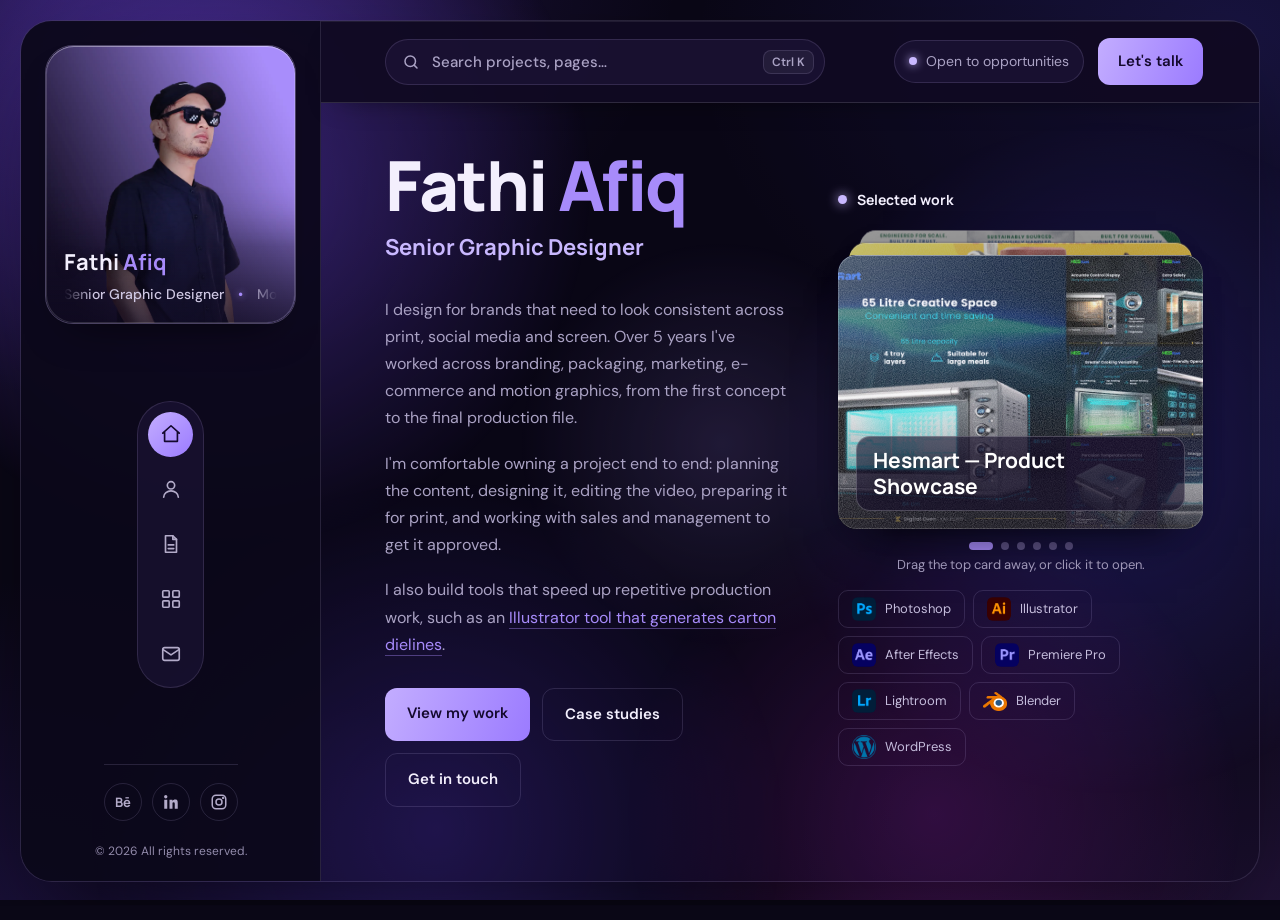
==== index.html @ 1d7dcecd "Add portfolio website and project assets" ====
<!DOCTYPE html>
<html lang="en">
<head>
  <meta charset="UTF-8">
  <meta name="viewport" content="width=device-width, initial-scale=1.0">
  <meta name="description" content="Fathi Afiq — Senior Graphic Designer across branding, packaging, marketing, motion graphics and video.">
  <meta name="theme-color" content="#0a0716">
  <title>Fathi Afiq | Senior Graphic Designer</title>

  <link rel="preconnect" href="https://fonts.googleapis.com">
  <link rel="preconnect" href="https://fonts.gstatic.com" crossorigin>
  <link href="https://fonts.googleapis.com/css2?family=DM+Sans:wght@400;500;600&family=Manrope:wght@600;700;800&display=swap" rel="stylesheet">
  <link rel="stylesheet" href="assets/css/style.css">
</head>
<body>
  <div class="app">

    <!-- SIDEBAR: copy this whole block to every page; only move aria-current -->
    <aside class="sidebar">
      <div class="profile">
        <div class="avatar">
          <span>FA</span>
          <img alt="Fathi Afiq">
        </div>
        <div class="who">
          <h2>Fathi <span class="af">Afiq</span></h2>
          <div class="ticker" aria-label="Senior Graphic Designer, Motion Graphics, Video Editor, Packaging Designer, Marketing and E-commerce Designer">
            <div class="ticker-track" aria-hidden="true">
              <span>Senior Graphic Designer</span>
              <span>Motion Graphics</span>
              <span>Video Editor</span>
              <span>Packaging Designer</span>
              <span>Marketing &amp; E-commerce Designer</span>
            </div>
          </div>
        </div>
      </div>

      <nav class="nav" aria-label="Main">
        <a href="index.html" data-label="Home" aria-label="Home" aria-current="page">
          <svg viewBox="0 0 24 24"><path d="M3 11l9-8 9 8M5 10v10h14V10"/></svg>
        </a>
        <a href="about.html" data-label="About" aria-label="About">
          <svg viewBox="0 0 24 24"><circle cx="12" cy="8" r="4"/><path d="M4 21c0-4 4-7 8-7s8 3 8 7"/></svg>
        </a>
        <a href="resume.html" data-label="Resume" aria-label="Resume">
          <svg viewBox="0 0 24 24"><path d="M6 3h8l4 4v14H6z"/><path d="M14 3v4h4M9 13h6M9 17h6"/></svg>
        </a>
        <a href="portfolio.html" data-label="Portfolio" aria-label="Portfolio">
          <svg viewBox="0 0 24 24"><rect x="3" y="3" width="7" height="7" rx="1"/><rect x="14" y="3" width="7" height="7" rx="1"/><rect x="3" y="14" width="7" height="7" rx="1"/><rect x="14" y="14" width="7" height="7" rx="1"/></svg>
        </a>
        <a href="contact.html" data-label="Contact" aria-label="Contact">
          <svg viewBox="0 0 24 24"><rect x="3" y="5" width="18" height="14" rx="2"/><path d="M3 7l9 6 9-6"/></svg>
        </a>
      </nav>

      <div class="socials">
        <a href="https://www.behance.net/fathiafiq" target="_blank" rel="noopener" aria-label="Behance">Bē</a>
        <a href="https://www.linkedin.com/in/fathi-afiq-fv97/" target="_blank" rel="noopener" aria-label="LinkedIn"><svg class="sc" viewBox="0 0 24 24" fill="currentColor" aria-hidden="true"><rect x="3" y="9" width="4" height="12"/><circle cx="5" cy="5" r="2.2"/><path d="M10 9h3.8v1.7c.8-1.2 2.2-1.9 3.8-1.9C21 8.8 21 11.5 21 14v7h-4v-6c0-1.5 0-2.7-1.6-2.7S14 13.5 14 15v6h-4z"/></svg></a>
        <a href="https://www.instagram.com/fathii_afiiq/" target="_blank" rel="noopener" aria-label="Instagram"><svg class="sc" viewBox="0 0 24 24" fill="none" stroke="currentColor" stroke-width="2" stroke-linecap="round" stroke-linejoin="round" aria-hidden="true"><rect x="3" y="3" width="18" height="18" rx="5"/><circle cx="12" cy="12" r="4"/><circle cx="17.5" cy="6.5" r=".6" fill="currentColor"/></svg></a>
      </div>
    </aside>

    <!-- PAGE: content + preview -->
    <main class="main">

      <section class="content">
        <h1>Fathi <span class="af">Afiq</span></h1>
        <p class="role">Senior Graphic Designer</p>

        <p>I design for brands that need to look consistent across print, social media and screen. Over 5 years I've worked across branding, packaging, marketing, e-commerce and motion graphics, from the first concept to the final production file.</p>
        <p>I'm comfortable owning a project end to end: planning the content, designing it, editing the video, preparing it for print, and working with sales and management to get it approved.</p>
        <p>I also build tools that speed up repetitive production work, such as an <a class="inline-link" href="case-carton-dieline.html">Illustrator tool that generates carton dielines</a>.</p>

        <div class="actions">
          <a class="btn btn-primary" href="portfolio.html">View my work</a>
          <a class="btn" href="portfolio.html#case-studies">Case studies</a>
          <a class="btn" href="contact.html">Get in touch</a>
        </div>
      </section>

      <aside class="preview preview-bare" aria-label="Selected work">
        <div class="pv-head"><i></i> Selected work</div>

        <div class="slides">
          <!-- This slider fills itself with your first six projects from portfolio.html,
               or with the ones you mark with data-featured. The gradient slides below only show
               if portfolio.html can't be read (for example when the file is opened directly). -->
          <figure class="slide" style="--a:#4b2f9a;--b:#1b1238"><figcaption>Commercial design</figcaption></figure>
          <figure class="slide" style="--a:#5b3aa8;--b:#201443"><figcaption>Branding &amp; packaging</figcaption></figure>
          <figure class="slide" style="--a:#3f2d86;--b:#170f33"><figcaption>Marketing &amp; social media</figcaption></figure>
          <figure class="slide" style="--a:#6a3fb5;--b:#251547"><figcaption>Motion &amp; video</figcaption></figure>
          <figure class="slide" style="--a:#35286f;--b:#150e30"><figcaption>Exhibition &amp; print</figcaption></figure>
          <figure class="slide" style="--a:#7b46c0;--b:#2a164f"><figcaption>Personal artwork</figcaption></figure>
        </div>
        <div class="dots"></div>
        <p class="pv-hint">Drag the top card away, or click it to open.</p>

        <div class="chips">
          <span class="tool"><img class="sw" src="assets/icons/adobe-ps.webp" alt="" width="24" height="24">Photoshop</span><span class="tool"><img class="sw" src="assets/icons/adobe-ai.webp" alt="" width="24" height="24">Illustrator</span><span class="tool"><img class="sw" src="assets/icons/adobe-ae.webp" alt="" width="24" height="24">After Effects</span>
          <span class="tool"><img class="sw" src="assets/icons/adobe-pr.webp" alt="" width="24" height="24">Premiere Pro</span><span class="tool"><img class="sw" src="assets/icons/adobe-lr.webp" alt="" width="24" height="24">Lightroom</span><span class="tool"><img class="sw" src="assets/icons/blender.webp" alt="" width="24" height="24">Blender</span><span class="tool"><img class="sw" src="assets/icons/wordpress.webp" alt="" width="24" height="24">WordPress</span>
        </div>
      </aside>


    </main>
  </div>

  <script src="assets/js/main.js"></script>
</body>
</html>
---- assets/css/style.css ----
/* FATHI AFIQ — PORTFOLIO (glass, three-column) */

:root {
  --bg: #0a0716;
  --glass: rgba(38, 27, 70, 0.42);
  --border: rgba(214, 200, 255, 0.14);
  --text: #f3effd;
  --muted: #aaa2c4;
  --accent: #a78bfa;      /* main violet */
  --accent-2: #c9b8ff;    /* soft lavender highlight */
  --fh: 'Manrope', sans-serif;
  --fb: 'DM Sans', sans-serif;
}

* { margin: 0; padding: 0; box-sizing: border-box; }

body {
  font: 16px/1.7 var(--fb);
  color: var(--text);
  min-height: 100vh;
  background:
    radial-gradient(900px 640px at 4% -6%, rgba(124, 77, 255, 0.28), transparent 70%),
    radial-gradient(760px 560px at 96% 4%, rgba(79, 70, 229, 0.2), transparent 70%),
    radial-gradient(800px 620px at 100% 108%, rgba(168, 85, 247, 0.16), transparent 70%),
    radial-gradient(700px 560px at 0% 108%, rgba(76, 45, 170, 0.26), transparent 70%),
    var(--bg);
  background-attachment: fixed;
}

a { color: inherit; text-decoration: none; }

a:focus-visible, button:focus-visible {
  outline: 2px solid var(--accent);
  outline-offset: 3px;
}

/* SHELL */

.app {
  display: grid;
  grid-template-columns: 300px minmax(0, 1fr);
  min-height: 100vh;
}

/* SIDEBAR */

.sidebar {
  position: sticky;
  top: 20px;
  height: calc(100vh - 40px);
  padding: clamp(18px, 3vh, 24px) 24px clamp(14px, 2.4vh, 20px);
  display: flex;
  flex-direction: column;
  align-items: center;
  gap: clamp(12px, 2.6vh, 24px);
  background: rgba(12, 8, 26, 0.55);
  border-right: 1px solid var(--border);
  backdrop-filter: blur(24px);
  -webkit-backdrop-filter: blur(24px);
}

.profile { width: 100%; text-align: center; }

.avatar {
  position: relative;
  width: clamp(92px, 18vh, 148px);
  height: clamp(92px, 18vh, 148px);
  margin: 0 auto clamp(8px, 2vh, 18px);
  border-radius: 50%;
  display: grid;
  place-items: center;
  overflow: hidden;
  background: linear-gradient(145deg, #3b2a6e, #1a1138);
  border: 3px solid var(--accent);
  box-shadow: 0 0 40px rgba(124, 92, 240, 0.2);
  font: 800 38px var(--fh);
  color: #d9ccff;
}

.avatar img {
  position: absolute;
  inset: 0;
  width: 100%;
  height: 100%;
  object-fit: cover;
}

.who h2 { font: 700 22px var(--fh); margin-bottom: 4px; }

/* Role ticker: fades at both edges so text never cuts off mid-word */
.ticker {
  overflow: hidden;
  -webkit-mask-image: linear-gradient(90deg, transparent, #000 14%, #000 86%, transparent);
  mask-image: linear-gradient(90deg, transparent, #000 14%, #000 86%, transparent);
}

.ticker-track {
  display: flex;
  width: max-content;
  animation: tick 22s linear infinite;
}

.ticker:hover .ticker-track { animation-play-state: paused; }

.ticker-track span {
  white-space: nowrap;
  font-size: 14px;
  font-weight: 500;
  color: #cfc8e3;
}

.ticker-track span::after {
  content: "•";
  margin: 0 14px;
  color: var(--accent);
  text-shadow: 0 0 6px rgba(167, 139, 250, 0.9);
}

@keyframes tick { to { transform: translateX(-50%); } }

/* Icon nav */

.nav {
  display: flex;
  flex-direction: column;
  gap: clamp(6px, 1.3vh, 10px);
  padding: 10px;
  border: 1px solid var(--border);
  border-radius: 40px;
  background: var(--glass);
}

.nav a {
  position: relative;
  width: clamp(32px, 5vh, 48px);
  height: clamp(32px, 5vh, 48px);
  display: grid;
  place-items: center;
  border-radius: 50%;
  color: #b3abc9;
  transition: background 0.2s, color 0.2s;
}

.nav a:hover { color: #fff; background: rgba(150, 120, 245, 0.16); }

.nav a[aria-current="page"] {
  color: #14092e;
  background: linear-gradient(135deg, #c3adff, #9b7bff);
}

.nav svg {
  width: 22px;
  height: 22px;
  fill: none;
  stroke: currentColor;
  stroke-width: 1.8;
  stroke-linecap: round;
  stroke-linejoin: round;
}

.nav a::after {
  content: attr(data-label);
  position: absolute;
  left: calc(100% + 14px);
  padding: 5px 11px;
  border-radius: 8px;
  background: #1d1438;
  border: 1px solid var(--border);
  color: var(--text);
  font-size: 13px;
  opacity: 0;
  pointer-events: none;
  transition: opacity 0.2s;
}

.nav a:hover::after, .nav a:focus-visible::after { opacity: 1; }

.socials {
  margin-top: auto;
  display: flex;
  gap: 10px;
  padding-top: 18px;
  border-top: 1px solid var(--border);
}

.socials a {
  width: 38px;
  height: 38px;
  display: grid;
  place-items: center;
  border: 1px solid var(--border);
  border-radius: 50%;
  font: 700 13px var(--fh);
  color: #b3abc9;
  transition: color 0.2s, border-color 0.2s;
}

.socials a:hover { color: var(--accent); border-color: var(--accent); }

/* MAIN: content + preview */

.main {
  display: grid;
  grid-template-columns: minmax(0, 1fr) minmax(0, 0.9fr);
  gap: 48px;
  align-items: center;
  padding: 56px 56px 56px 64px;
  max-width: 1400px;
}

.content h1 {
  font: 800 clamp(44px, 5.4vw, 72px)/1.05 var(--fh);
  letter-spacing: -2px;
}

.role {
  font: 700 clamp(18px, 1.8vw, 22px) var(--fh);
  color: var(--accent-2);
  margin: 10px 0 34px;
}

.content p:not(.role) {
  color: var(--muted);
  max-width: 56ch;
  margin-bottom: 18px;
}

.actions { display: flex; flex-wrap: wrap; gap: 12px; margin-top: 30px; }

.btn {
  padding: 13px 22px;
  border-radius: 12px;
  border: 1px solid var(--border);
  font-weight: 600;
  font-size: 15px;
  transition: transform 0.2s, border-color 0.2s;
}

.btn:hover { transform: translateY(-2px); border-color: var(--accent); }

.btn-primary {
  color: #14092e;
  border: 0;
  background: linear-gradient(110deg, #c3adff, #9b7bff);
}

/* Preview panel */

.preview {
  padding: 18px;
  border: 1px solid var(--border);
  border-radius: 22px;
  background: var(--glass);
  box-shadow: 0 16px 50px rgba(0, 0, 0, 0.25);
}

.pv-head {
  display: flex;
  align-items: center;
  gap: 10px;
  font: 700 14px var(--fh);
  margin-bottom: 14px;
}

.pv-head i {
  width: 9px;
  height: 9px;
  border-radius: 50%;
  background: var(--accent-2);
  box-shadow: 0 0 12px var(--accent-2);
}


.dots { display: flex; justify-content: center; gap: 8px; margin: 14px 0 4px; }

.dots button {
  width: 8px;
  height: 8px;
  border: 0;
  border-radius: 50%;
  background: #5d5286;
  cursor: pointer;
  transition: width 0.25s, background 0.25s;
}

.dots button.on { width: 24px; border-radius: 8px; background: var(--accent); }

.chips { display: flex; flex-wrap: wrap; gap: 8px; margin-top: 14px; }

.chips span {
  padding: 6px 13px;
  border: 1px solid var(--border);
  border-radius: 10px;
  font-size: 13px;
  color: #c5bddc;
}

/* RESPONSIVE */

@media (max-width: 1100px) {
  .main { grid-template-columns: 1fr; padding: 48px 36px; }
}

@media (max-width: 820px) {
  .app { display: block; }

  .sidebar {
    position: static;
    height: auto;
    padding: 18px 20px;
    border-right: 0;
    border-bottom: 1px solid var(--border);
  }

  .profile { display: flex; align-items: center; gap: 16px; text-align: left; }
  .avatar { width: 72px; height: 72px; margin: 0; font-size: 22px; border-width: 2px; flex-shrink: 0; }
  .who { min-width: 0; flex: 1; }
  .who h2 { font-size: 18px; }
  .socials { display: none; }

  .nav {
    position: fixed;
    bottom: 14px;
    left: 50%;
    transform: translateX(-50%);
    flex-direction: row;
    gap: 4px;
    padding: 6px;
    z-index: 50;
    background: rgba(22, 15, 42, 0.88);
    backdrop-filter: blur(20px);
    -webkit-backdrop-filter: blur(20px);
  }

  .nav a { width: 46px; height: 46px; }
  .nav a::after { display: none; }

  .main { padding: 32px 20px 110px; gap: 36px; }
  .content h1 { letter-spacing: -1px; }
}

@media (prefers-reduced-motion: reduce) {
  .ticker-track { animation: none; }
  * { transition-duration: 0.01ms !important; }
}

/* PORTFOLIO PAGE */

.main-wide { grid-template-columns: 1fr; align-items: start; max-width: 1200px; }
.main-wide .content h1 { font-size: clamp(34px, 4vw, 48px); letter-spacing: -1px; margin-bottom: 10px; }

.filters { display: flex; flex-wrap: wrap; gap: 8px; margin: 28px 0 14px; }

.filters button {
  padding: 8px 16px;
  border: 1px solid var(--border);
  border-radius: 999px;
  background: transparent;
  color: #c5bddc;
  font: 500 14px var(--fb);
  cursor: pointer;
  transition: border-color 0.2s, color 0.2s;
}

.filters button:hover { border-color: var(--accent); color: #fff; }

.filters button[aria-pressed="true"] {
  color: #14092e;
  border-color: transparent;
  background: linear-gradient(110deg, #c3adff, #9b7bff);
}

.content p.count { font-size: 14px; margin-bottom: 20px; }

.grid { display: grid; grid-template-columns: repeat(auto-fill, minmax(260px, 1fr)); gap: 18px; }

.work {
  padding: 0;
  text-align: left;
  color: inherit;
  font: inherit;
  cursor: pointer;
  overflow: hidden;
  border: 1px solid var(--border);
  border-radius: 16px;
  background: var(--glass);
  transition: border-color 0.2s;
}

.work[hidden] { display: none; }

.thumb {
  display: block;
  position: relative;
  aspect-ratio: 4 / 3;
  background: linear-gradient(135deg, var(--a), var(--b));
}

.thumb img { position: absolute; inset: 0; width: 100%; height: 100%; object-fit: cover; }

.work-info { display: block; padding: 14px 16px 16px; }
.work-info strong { display: block; font: 700 15px var(--fh); }
.work-info small { color: var(--muted); font-size: 13px; }

/* Viewer */

dialog {
  margin: auto;
  width: min(920px, 92vw);
  max-height: 90vh;
  padding: 0;
  overflow: auto;
  color: var(--text);
  background: #130d26;
  border: 1px solid var(--border);
  border-radius: 20px;
}

dialog::backdrop { background: rgba(6, 3, 14, 0.82); backdrop-filter: blur(6px); }

.v-close {
  position: absolute;
  top: 12px;
  right: 14px;
  z-index: 2;
  width: 38px;
  height: 38px;
  border: 1px solid var(--border);
  border-radius: 50%;
  background: rgba(10, 7, 22, 0.7);
  color: var(--text);
  font-size: 22px;
  line-height: 1;
  cursor: pointer;
}

.v-desc { color: var(--muted); max-width: 64ch; }

/* RESUME PAGE */

.main-top { align-items: start; }
.main-top .content h1 { font-size: clamp(34px, 4vw, 48px); letter-spacing: -1px; margin-bottom: 10px; }

.rs-title { font: 700 22px var(--fh); margin: 40px 0 22px; }

.job {
  position: relative;
  padding: 0 0 30px 26px;
  border-left: 1px solid var(--border);
}

.job:last-of-type { padding-bottom: 0; }

.job::before {
  content: "";
  position: absolute;
  left: -6px;
  top: 6px;
  width: 11px;
  height: 11px;
  border-radius: 50%;
  background: var(--bg);
  border: 2px solid var(--accent);
}

.job h3 { font: 700 18px var(--fh); }
.job .meta { color: var(--accent-2); font-size: 14px; margin: 2px 0 12px; }

.content .job ul { margin: 0; padding-left: 18px; color: var(--muted); }
.content .job li { margin-bottom: 7px; max-width: 62ch; }

.rs-panel .pv-head { margin-top: 26px; }
.rs-panel .pv-head:first-child { margin-top: 0; }
.rs-panel .chips { margin-top: 0; }

.plain { list-style: none; display: grid; gap: 12px; }
.plain strong { display: block; font: 700 15px var(--fh); }
.plain span { color: var(--muted); font-size: 14px; }

/* ABOUT + CONTACT */

button.btn { background: transparent; color: var(--text); font-family: var(--fb); cursor: pointer; }

.content p.email { font: 700 clamp(20px, 2.4vw, 28px) var(--fh); color: var(--text); margin: 26px 0 0; }
.content p.copy-note { font-size: 14px; color: var(--accent-2); min-height: 1.7em; margin: 14px 0 0; }

.plain a { color: #d2c4ff; font-size: 14px; }
.plain a:hover { text-decoration: underline; }

/* LANGUAGE LEVEL (5 segments: 5 = native, 4 = professional) */

.lvl {
  height: 5px;
  margin-top: 8px;
  border-radius: 3px;
  background: linear-gradient(90deg, var(--accent), var(--accent-2)) 0 0 / calc(var(--n) * 20%) 100% no-repeat, #2f2650;
  -webkit-mask-image: repeating-linear-gradient(90deg, #000 0, #000 calc(20% - 4px), transparent calc(20% - 4px), transparent 20%);
  mask-image: repeating-linear-gradient(90deg, #000 0, #000 calc(20% - 4px), transparent calc(20% - 4px), transparent 20%);
}

/* ROUND 2: avatar glow, social icons, bare preview, software logos */

.avatar img:not([src]) { display: none; }

.socials a svg { width: 18px; height: 18px; }

/* Home: slider stands alone, no card around it */
.preview-bare { padding: 0; border: 0; background: none; box-shadow: none; }


/* Software logos (real files in assets/icons) + hover */
.chips span { display: inline-flex; align-items: center; gap: 9px; }

.sw { width: 24px; height: 24px; flex-shrink: 0; object-fit: contain; border-radius: 6px; }

.tool {
  transition: border-color 0.3s, color 0.3s, box-shadow 0.3s, transform 0.3s;
}

.tool:hover {
  color: var(--accent);
  border-color: var(--accent);
  transform: translateY(-2px);
  box-shadow: 0 14px 26px -10px rgba(0, 0, 0, 0.85), 0 8px 24px -8px rgba(124, 92, 240, 0.45);
}


@media (prefers-reduced-motion: reduce) {
  .avatar { animation: none; }
  .tool:hover { transform: none; }
}

/* ABOUT PAGE (infographic) */

.main-about { grid-template-columns: minmax(0, 1fr) 350px; align-items: start; max-width: 1300px; gap: 36px; }

.about-title { position: relative; padding-bottom: 16px; margin-bottom: 26px !important; }
.about-title::after {
  content: "";
  position: absolute;
  left: 0;
  bottom: 0;
  width: 46px;
  height: 4px;
  border-radius: 3px;
  background: linear-gradient(90deg, var(--accent), var(--accent-2));
}

.box {
  padding: 22px 24px;
  border: 1px solid var(--border);
  border-radius: 18px;
  background: var(--glass);
  transition: border-color 0.3s, box-shadow 0.3s, transform 0.3s;
}

.box.hov:hover {
  border-color: var(--accent);
  transform: translateY(-3px);
  box-shadow: 0 18px 34px -14px rgba(0, 0, 0, 0.85), 0 10px 30px -10px rgba(124, 92, 240, 0.35);
}

.content .box p { max-width: none; margin: 0; font-size: 15px; line-height: 1.75; }
.content .intro { padding: 28px 30px; }
.content .intro p { font-size: 16px; color: #c1b9d8; }
.content .intro p + p { margin-top: 16px; }

.trio { display: grid; grid-template-columns: repeat(3, minmax(0, 1fr)); gap: 16px; margin-top: 18px; }
.trio h2 { font: 700 17px var(--fh); margin: 14px 0 10px; }

.ico {
  width: 42px;
  height: 42px;
  display: inline-grid;
  place-items: center;
  flex-shrink: 0;
  border-radius: 12px;
  color: var(--accent);
  background: rgba(150, 120, 240, 0.12);
}

.ico svg {
  width: 22px;
  height: 22px;
  fill: none;
  stroke: currentColor;
  stroke-width: 1.8;
  stroke-linecap: round;
  stroke-linejoin: round;
}

.loc { display: flex; align-items: center; gap: 16px; padding: 16px 20px; }
.loc small { display: block; font-size: 13px; color: var(--muted); line-height: 1.3; }
.loc strong { font: 700 18px var(--fh); }

.stats { display: grid; grid-template-columns: 1fr 1fr; gap: 12px; margin-top: 12px; }
.stats .box { padding: 18px 12px; text-align: center; }
.stats b { display: block; font: 800 32px/1.1 var(--fh); color: var(--accent); }
.stats span { display: block; margin-top: 6px; font-size: 13px; color: var(--muted); line-height: 1.4; }

.side-title { font: 700 15px var(--fh); color: var(--accent); margin: 30px 0 16px; }

.tl { margin-left: 10px; }
.tl-group {
  position: relative;
  padding: 0 0 18px 22px;
  --f: 1;
  background:
    linear-gradient(var(--accent), var(--accent-2)) 0 18px / 1px calc((100% - 18px) * var(--f)) no-repeat,
    linear-gradient(rgba(214, 200, 255, 0.2), rgba(214, 200, 255, 0.2)) 0 18px / 1px calc(100% - 18px) no-repeat;
}
.tl-group:last-child { padding-bottom: 0; }

/* Bullet = outer ring (hides the line behind it, so the line seems to flow into it) + inner dot */
.tl-group::before {
  content: "";
  position: absolute;
  z-index: 1;
  left: -8.5px;
  top: 0;
  width: 18px;
  height: 18px;
  box-sizing: border-box;
  border: 1.5px solid rgba(167, 139, 250, 0.55);
  border-radius: 50%;
  background: transparent;
  transition: opacity 0.5s ease, transform 0.5s ease;
}

.tl-group::after {
  content: "";
  position: absolute;
  z-index: 2;
  left: -3.5px;
  top: 5px;
  width: 8px;
  height: 8px;
  border-radius: 50%;
  background: var(--accent);
  box-shadow: 0 0 8px rgba(167, 139, 250, 0.6);
  transition: opacity 0.5s ease, transform 0.5s ease;
}

.tl-group h3 { font: 600 13px var(--fb); color: #cfc8e3; }
.tl .chips { margin-top: 8px; gap: 8px; }

.langs { display: grid; grid-template-columns: 1fr 1fr; gap: 12px; }
.lang { padding: 16px; }
.lang .code { display: block; font: 700 12px var(--fh); color: var(--accent); letter-spacing: 1px; margin-bottom: 8px; }
.lang strong { display: block; font: 700 15px var(--fh); }
.lang small { font-size: 13px; color: var(--muted); }

@media (max-width: 1100px) {
  .main-about { grid-template-columns: 1fr; }
  .stats { grid-template-columns: repeat(4, 1fr); }
}

@media (max-width: 760px) {
  .trio { grid-template-columns: 1fr; }
  .stats { grid-template-columns: 1fr 1fr; }
}

@media (prefers-reduced-motion: reduce) { .box.hov:hover { transform: none; } }

.main-about .content h1 { font-size: clamp(34px, 4vw, 48px); letter-spacing: -1px; line-height: 1.1; }

/* SCROLL TIMELINE (line + dots draw in while scrolling) */

.tl { position: relative; }


.tl.live .tl-group::before, .tl.live .tl-group::after { opacity: 0.2; transform: scale(0.4); }
.tl.live .tl-group.on::before, .tl.live .tl-group.on::after { opacity: 1; transform: scale(1); }

.tl.live .tl-group > * { opacity: 0; transform: translateY(12px); transition: opacity 0.6s ease, transform 0.6s ease; }
.tl.live .tl-group.on > * { opacity: 1; transform: none; }

/* CARD TOP-LINE HOVER (draws in from the left, retracts on leave) */

.box.draw { position: relative; overflow: hidden; }

.box.draw::before {
  content: "";
  position: absolute;
  top: 0;
  left: 0;
  width: 100%;
  height: 3px;
  background: linear-gradient(90deg, var(--accent), var(--accent-2));
  transform: scaleX(0);
  transform-origin: left;
  transition: transform 0.5s cubic-bezier(0.65, 0, 0.35, 1);
}

.box.draw:hover::before { transform: scaleX(1); }

/* RESUME PAGE */

.main-resume { grid-template-columns: 1fr; align-items: start; max-width: 1300px; gap: 0; }
.main-resume h1 { font: 800 clamp(34px, 4vw, 48px)/1.1 var(--fh); letter-spacing: -1px; }

.page-head { display: flex; justify-content: space-between; align-items: flex-start; flex-wrap: wrap; gap: 16px; margin-bottom: 36px; }
.page-head .about-title { margin-bottom: 0 !important; }

.rs-top { display: grid; grid-template-columns: minmax(0, 1.45fr) minmax(0, 1fr); gap: 56px; }

.sec-head { display: flex; align-items: center; gap: 14px; margin-bottom: 28px; }
.sec-head h2 { font: 700 21px var(--fh); }

.tl.big .tl-group { padding-bottom: 32px; }
.tl.big .tl-group:last-child { padding-bottom: 0; }
.tl.big .tl-group::before { top: 0; }
.tl.big .tl-group::after { top: 5px; }
.tl.big .date { font: 600 13px var(--fb); color: var(--accent-2); margin-bottom: 4px; }
.tl.big h3 { font: 700 19px/1.3 var(--fh); color: var(--text); }
.tl.big .meta { color: var(--muted); font-size: 14px; margin: 2px 0 0; }

.tl.big ul, .bul { list-style: none; display: grid; gap: 8px; margin: 12px 0 0; }
.tl.big li, .bul li { position: relative; padding-left: 18px; color: var(--muted); font-size: 15px; line-height: 1.65; max-width: 64ch; }
.tl.big li::before, .bul li::before { content: ""; position: absolute; left: 0; top: 0.7em; width: 6px; height: 6px; border-radius: 2px; background: var(--accent); }

.sec-title { position: relative; font: 800 28px var(--fh); letter-spacing: -0.5px; padding-bottom: 14px; margin: 64px 0 24px; }
.sec-title::after { content: ""; position: absolute; left: 0; bottom: 0; width: 40px; height: 4px; border-radius: 3px; background: linear-gradient(90deg, var(--accent), var(--accent-2)); }
.sec-note { margin: -8px 0 20px; color: var(--muted); font-size: 14px; }

.skills { display: grid; grid-template-columns: minmax(0, 1fr); gap: 16px; }
.skills h3 { font: 700 17px var(--fh); margin-bottom: 18px; }
.skills .chips { margin-top: 0; gap: 8px; }
.skills .bul li { font-size: 14px; line-height: 1.5; }

.lrow { display: flex; justify-content: space-between; align-items: baseline; margin-top: 16px; font-size: 14px; }
.lrow em { font-style: normal; color: var(--accent-2); font-weight: 600; font-size: 13px; }
.skills .lvl { margin-top: 8px; }

.certs { display: grid; grid-template-columns: repeat(auto-fill, minmax(250px, 1fr)); gap: 14px; }
.cert { padding: 18px 20px; }
.cert strong { display: block; font: 700 15px/1.35 var(--fh); }
.cert span { color: var(--muted); font-size: 14px; }

@media (max-width: 1100px) {
  .rs-top { grid-template-columns: 1fr; gap: 48px; }
  .skills { grid-template-columns: 1fr 1fr; }
}

@media (max-width: 760px) { .skills { grid-template-columns: 1fr; } }

@media (prefers-reduced-motion: reduce) {
  .box.draw::before, .tl-group::before, .tl-group::after { transition: none; }
  .tl.live .tl-group > * { transition: none; }
}


/* RESUME HEADER BLOCK */

.who-block { padding-bottom: 30px; margin-bottom: 44px; border-bottom: 1px solid var(--border); }
.rs-name { font: 800 clamp(26px, 3vw, 34px)/1.2 var(--fh); letter-spacing: -0.5px; }
.rs-name span { color: var(--accent); }
.rs-role { color: #c1b9d8; font-size: 17px; margin: 4px 0 16px; }

.rs-contact { list-style: none; display: flex; flex-wrap: wrap; gap: 12px 28px; color: var(--muted); font-size: 15px; }
.rs-contact li { display: flex; align-items: center; gap: 9px; }
.rs-contact li[hidden] { display: none; }
.rs-contact a:hover { color: var(--accent); }

.rs-contact svg { width: 17px; height: 17px; flex-shrink: 0; fill: none; stroke: var(--accent); stroke-width: 1.8; stroke-linecap: round; stroke-linejoin: round; }


/* NAME: first name white, surname blue, everywhere */
.af { color: var(--accent); }

/* Profile photo: not hoverable/draggable, so browser image tools don't attach to it */
.avatar img { pointer-events: none; user-select: none; -webkit-user-drag: none; }

/* RESUME: skills in the right column + intro animations (play once when scrolled into view) */
.sec-gap { margin-top: 52px; }

@keyframes pop {
  from { opacity: 0; transform: translateY(10px) scale(0.5); }
  to   { opacity: 1; transform: none; }
}

@keyframes stair {
  from { opacity: 0; transform: translateX(calc(-16px - var(--i, 0) * 5px)); }
  to   { opacity: 1; transform: none; }
}

@keyframes grow {
  from { background-size: 0% 100%; }
  to   { background-size: calc(var(--n) * 20%) 100%; }
}

.intro-ready .tool, .intro-ready .bul li { opacity: 0; }
.intro-ready .lvl { background-size: 0% 100%; }

.intro-play .tool { animation: pop 0.55s cubic-bezier(0.34, 1.56, 0.64, 1) backwards; animation-delay: calc(var(--i) * 90ms + 150ms); }
.intro-play .bul li { animation: stair 0.6s ease-out backwards; animation-delay: calc(var(--i) * 85ms + 100ms); }
.intro-play .lvl { animation: grow calc(var(--n) * 220ms) steps(var(--n), jump-start) backwards; animation-delay: calc(var(--i) * 1000ms + 250ms); }


/* STANDARD PAGE TITLE + SEPARATOR (Portfolio, Contact; Resume has its own) */
h1.about-title { font: 800 clamp(34px, 4vw, 48px)/1.1 var(--fh); letter-spacing: -1px; }
.lead { padding-bottom: 26px; margin-bottom: 30px; border-bottom: 1px solid var(--border); }
.content .lead p { margin: 0; }
.content .lead + p.email { margin-top: 0; }

/* PORTFOLIO: glass category pills */
.filters button {
  background: var(--glass);
  -webkit-backdrop-filter: blur(14px);
  backdrop-filter: blur(14px);
  transition: border-color 0.3s, color 0.3s, transform 0.3s, box-shadow 0.3s;
}

.filters button:hover {
  color: var(--accent);
  border-color: var(--accent);
  transform: translateY(-2px);
  box-shadow: 0 12px 24px -10px rgba(0, 0, 0, 0.8), 0 6px 20px -8px rgba(124, 92, 240, 0.4);
}

.filters button[aria-pressed="true"]:hover { color: #14092e; }

.work-info strong { transition: color 0.3s; }
.thumb { overflow: hidden; }

/* Viewer extras */
.v-meta { color: var(--accent-2); font-size: 14px; margin-bottom: 10px; }
.v-meta[hidden] { display: none; }

@media (prefers-reduced-motion: reduce) {
  .filters button:hover { transform: none; }
}

/* Viewer: images show at their own proportions (tall posters stay tall) */


/* VIEWER v2: one artwork at a time, always fully visible */
dialog { width: min(1240px, 95vw); height: min(88vh, 840px); max-height: none; overflow: hidden; border-radius: 22px; }
dialog[open] { display: grid; grid-template-columns: minmax(0, 1fr) 340px; grid-template-rows: minmax(0, 1fr); }
dialog[open]::backdrop { animation: fadeIn 0.35s ease; }
dialog.pop[open] { animation: dlgIn 0.38s cubic-bezier(0.2, 0.8, 0.2, 1); }
.v-close { z-index: 5; }

.v-stage { position: relative; min-width: 0; min-height: 0; display: grid; grid-template-columns: minmax(0, 1fr); grid-template-rows: minmax(0, 1fr); padding: 22px; background: #0d0920; }
.v-slide { width: 100%; height: 100%; min-height: 0; display: grid; grid-template-columns: minmax(0, 1fr); grid-template-rows: minmax(0, 1fr); place-items: center; }
.v-slide img { max-width: 100%; max-height: 100%; width: auto; height: auto; object-fit: contain; border-radius: 10px; }
.v-slide iframe { width: 100%; height: 100%; border: 0; border-radius: 10px; }
.v-slide .fade-in { animation: slideIn 0.4s ease; }
.v-ph { width: min(100%, 560px); aspect-ratio: 4 / 3; border-radius: 12px; background: linear-gradient(135deg, var(--a, #3a2a78), var(--b, #1a1236)); }
.v-missing { color: var(--muted); font-size: 14px; }

.v-nav {
  position: absolute;
  z-index: 2;
  top: 50%;
  translate: 0 -50%;
  width: 44px;
  height: 44px;
  display: grid;
  place-items: center;
  border: 1px solid var(--border);
  border-radius: 50%;
  background: rgba(18, 12, 36, 0.72);
  -webkit-backdrop-filter: blur(10px);
  backdrop-filter: blur(10px);
  color: var(--text);
  cursor: pointer;
  transition: border-color 0.3s, color 0.3s;
}

.v-nav:hover { border-color: var(--accent); color: var(--accent); }
.v-prev { left: 16px; }
.v-next { right: 16px; }
.v-nav svg { width: 20px; height: 20px; fill: none; stroke: currentColor; stroke-width: 2; stroke-linecap: round; stroke-linejoin: round; }
.v-nav[hidden], .v-count[hidden], .v-thumbs[hidden] { display: none; }

.v-count { position: absolute; z-index: 2; left: 18px; bottom: 16px; padding: 4px 12px; border-radius: 999px; background: rgba(18, 12, 36, 0.72); font-size: 13px; color: var(--muted); }

.v-info { display: flex; flex-direction: column; min-height: 0; overflow-y: auto; padding: 60px 26px 24px; border-left: 1px solid var(--border); scrollbar-width: thin; scrollbar-color: #40336b transparent; }
.v-info h2 { font: 700 22px/1.25 var(--fh); margin-bottom: 8px; }

.v-thumbs { display: flex; flex-wrap: wrap; gap: 8px; margin-top: auto; padding-top: 22px; }
.v-thumbs button { width: 60px; height: 60px; padding: 0; overflow: hidden; border: 1px solid var(--border); border-radius: 10px; background: #0d0920; cursor: pointer; opacity: 0.6; transition: opacity 0.3s, border-color 0.3s; }
.v-thumbs button img { width: 100%; height: 100%; object-fit: cover; display: block; }
.v-thumbs button:hover { opacity: 1; }
.v-thumbs button[aria-current="true"] { opacity: 1; border-color: var(--accent); }

/* card-to-viewer morph (browsers with View Transitions) */
::view-transition-group(project) { animation-duration: 0.5s; animation-timing-function: cubic-bezier(0.4, 0, 0.2, 1); }
::view-transition-old(project), ::view-transition-new(project) { width: 100%; height: 100%; object-fit: cover; }

@keyframes fadeIn { from { opacity: 0; } }
@keyframes dlgIn { from { opacity: 0; transform: translateY(14px) scale(0.97); } }
@keyframes slideIn { from { opacity: 0; transform: scale(0.985); } }

@media (max-width: 820px) {
  dialog { width: 94vw; height: 90vh; }
  dialog[open] { grid-template-columns: minmax(0, 1fr); grid-template-rows: minmax(0, 62%) minmax(0, 1fr); }
  .v-stage { padding: 14px; }
  .v-info { border-left: 0; border-top: 1px solid var(--border); padding: 18px 20px 20px; }
  .v-nav { width: 38px; height: 38px; }
}

@media (prefers-reduced-motion: reduce) {
  dialog.pop[open], dialog[open]::backdrop, .v-slide .fade-in { animation: none; }
}




/* CASE STUDIES */
.sub-title { font: 700 22px var(--fh); margin: 0 0 16px; }
.case-grid { display: grid; grid-template-columns: repeat(3, minmax(0, 1fr)); gap: 16px; margin-bottom: 48px; }
.case-card { display: flex; flex-direction: column; gap: 10px; color: inherit; }
.case-card small { color: var(--accent-2); font-size: 13px; font-weight: 600; }
.case-card h3 { font: 700 18px/1.3 var(--fh); transition: color 0.3s; }
.case-card:hover h3 { color: var(--accent); }
.case-card .tag { align-self: flex-start; margin-top: 6px; padding: 5px 12px; border: 1px solid var(--border); border-radius: 999px; font-size: 13px; color: #c5bddc; }
.case-card .go { margin-top: auto; padding-top: 10px; display: flex; align-items: center; gap: 6px; font-weight: 600; font-size: 14px; color: var(--accent); }
.case-card .go svg { width: 16px; height: 16px; fill: none; stroke: currentColor; stroke-width: 2; stroke-linecap: round; stroke-linejoin: round; transition: transform 0.3s; }
.case-card:hover .go svg { transform: translateX(4px); }

.back { display: inline-flex; align-items: center; gap: 8px; margin-bottom: 22px; font-size: 14px; color: var(--muted); transition: color 0.3s; }
.back:hover { color: var(--accent); }
.back svg { width: 16px; height: 16px; fill: none; stroke: currentColor; stroke-width: 2; stroke-linecap: round; stroke-linejoin: round; }

.cs h2 { font: 700 22px var(--fh); margin: 42px 0 14px; }
.content.cs p { max-width: 68ch; }
.cs .bul { margin: 14px 0 0; }
.cs .chips { margin: 14px 0 20px; }
.cs .note { padding: 18px 22px; margin-top: 36px; border: 1px solid var(--border); border-left: 3px solid var(--accent-2); border-radius: 14px; background: var(--glass); font-size: 15px; }

.steps { display: grid; grid-template-columns: repeat(3, minmax(0, 1fr)); gap: 14px; margin: 22px 0 6px; }
.content .step p { margin: 0; font-size: 15px; color: var(--text); }
.step b { display: grid; place-items: center; width: 30px; height: 30px; margin-bottom: 12px; border: 1.5px solid rgba(167, 139, 250, 0.55); border-radius: 50%; color: var(--accent); font: 700 14px var(--fh); }

.stats.three { grid-template-columns: repeat(3, minmax(0, 1fr)); margin: 18px 0 6px; }
.stats.three b { font-size: 28px; }

.case-fig { margin: 26px 0; }
.case-fig img { width: 100%; height: auto; border: 1px solid var(--border); border-radius: 14px; display: block; }
.case-fig figcaption { margin-top: 8px; font-size: 13px; color: var(--muted); }

.mini { display: block; padding: 16px 18px; margin-bottom: 12px; color: inherit; }
.mini strong { display: block; font: 700 15px/1.35 var(--fh); }
.mini span { color: var(--muted); font-size: 13px; }

@media (max-width: 1100px) { .case-grid { grid-template-columns: 1fr 1fr; } }
@media (max-width: 760px) { .case-grid, .steps, .stats.three { grid-template-columns: 1fr; } }


/* LINKS INTO CASE STUDIES */
.inline-link { color: var(--accent); border-bottom: 1px solid rgba(167, 139, 250, 0.4); transition: border-color 0.3s; }
.inline-link:hover { border-bottom-color: var(--accent); }
.cs-link { margin-left: 4px; color: var(--accent); font-weight: 600; font-size: 14px; white-space: nowrap; border-bottom: 1px solid transparent; transition: border-color 0.3s; }
.cs-link:hover { border-bottom-color: var(--accent); }

/* PHONE FIX: a blurred sidebar traps the fixed nav inside the header; drop the blur on small screens */
@media (max-width: 820px) {
  .sidebar { -webkit-backdrop-filter: none; backdrop-filter: none; background: rgba(12, 8, 26, 0.92); }
}


/* ============================================================
   DESIGNER TOUCHES  (each block is independent: delete a block to remove that element)
   ============================================================ */

/* 1. Film grain: a very faint print-like texture over everything */
body::after {
  content: "";
  position: fixed;
  inset: 0;
  z-index: 2;
  pointer-events: none;
  opacity: 0.05;
  background-image: url("data:image/svg+xml,%3Csvg xmlns='http://www.w3.org/2000/svg' width='180' height='180'%3E%3Cfilter id='n'%3E%3CfeTurbulence type='fractalNoise' baseFrequency='.85' numOctaves='2' stitchTiles='stitch'/%3E%3CfeColorMatrix values='0 0 0 0 1  0 0 0 0 1  0 0 0 0 1  0 0 0 .6 0'/%3E%3C/filter%3E%3Crect width='100%25' height='100%25' filter='url%28%23n%29'/%3E%3C/svg%3E");
}

/* 2. Loading screen */
html:not(.ready)::before {                      /* hides the page until the script runs; self-removes after 3.5s if JS fails */
  content: "";
  position: fixed;
  inset: 0;
  z-index: 9998;
  background: #0a0716;
  pointer-events: none;
  animation: coverOff 0.4s ease 3.5s forwards;
}
@keyframes coverOff { to { opacity: 0; } }
html.is-loading { overflow: hidden; }

.loader { position: fixed; inset: 0; z-index: 9999; color: var(--text); }
.loader .lp { position: absolute; left: 0; width: 100%; height: 50.5%; background: #0a0716; transition: transform 0.75s cubic-bezier(0.7, 0, 0.2, 1) 0.25s; }
.loader .lp.top { top: 0; background: radial-gradient(700px 520px at 6% -10%, rgba(124, 77, 255, 0.3), transparent 70%), #0a0716; }
.loader .lp.bot { bottom: 0; background: radial-gradient(620px 480px at 96% 110%, rgba(124, 77, 224, 0.16), transparent 70%), #0a0716; }
.loader.out .lp.top { transform: translateY(-101%); }
.loader.out .lp.bot { transform: translateY(101%); }
.loader.out { pointer-events: none; }

.loader .guide { position: absolute; background: rgba(201, 184, 255, 0.28); transition: opacity 0.3s; }
.loader .guide.h { left: 0; right: 0; top: 50%; height: 1px; transform: scaleX(0); animation: gx 0.7s cubic-bezier(0.6, 0, 0.2, 1) 0.05s forwards; }
.loader .guide.v { top: 0; bottom: 0; left: 50%; width: 1px; transform: scaleY(0); animation: gy 0.7s cubic-bezier(0.6, 0, 0.2, 1) 0.05s forwards; }
@keyframes gx { to { transform: scaleX(1); } }
@keyframes gy { to { transform: scaleY(1); } }

.loader .pen { position: absolute; left: 50%; top: 50%; width: min(240px, 56vw); translate: -50% -50%; overflow: visible; transition: opacity 0.3s; }
.pen .crop { fill: none; stroke: rgba(214, 200, 255, 0.55); stroke-width: 1.5; animation: fadeIn 0.4s ease 0.1s backwards; }
.pen .glyph { fill: none; stroke: url(#penGrad); stroke-width: 7; stroke-linecap: round; stroke-linejoin: round; stroke-dasharray: 1 1; animation: draw var(--t, 0.4s) cubic-bezier(0.6, 0, 0.3, 1) var(--d, 0s) both; }
@keyframes draw { 0% { stroke-dashoffset: 1; opacity: 0; } 1% { opacity: 1; } 100% { stroke-dashoffset: 0; opacity: 1; } }
.pen .anchor { fill: #fff; stroke: #a78bfa; stroke-width: 1.5; transform-box: fill-box; transform-origin: center; animation: pop2 0.35s cubic-bezier(0.34, 1.56, 0.64, 1) var(--d, 0s) both; }
@keyframes pop2 { from { opacity: 0; transform: scale(0); } to { opacity: 1; transform: scale(1); } }
.pen .handle { stroke: #c9b8ff; stroke-width: 1.2; fill: none; animation: fadeIn 0.3s ease var(--d, 0s) both; }
.pen .knob { fill: #0d0920; stroke: #c9b8ff; stroke-width: 1.5; animation: fadeIn 0.3s ease var(--d, 0s) both; }
@keyframes fadeIn { from { opacity: 0; } }

.loader .meta { position: absolute; left: 50%; bottom: 11vh; translate: -50% 0; text-align: center; transition: opacity 0.3s; }
.loader .pct { font: 800 44px/1 var(--fh); font-variant-numeric: tabular-nums; letter-spacing: -1px; }
.loader .pct::after { content: "%"; font-size: 20px; color: var(--accent); margin-left: 3px; }
.loader .lbl { display: block; margin-top: 8px; font-size: 13px; color: var(--muted); letter-spacing: 0.4px; }
.loader .bar { position: relative; width: 180px; height: 2px; margin: 14px auto 0; overflow: hidden; background: rgba(214, 200, 255, 0.2); }
.loader .bar i { position: absolute; inset: 0; transform-origin: left; transform: scaleX(var(--p, 0)); background: linear-gradient(90deg, var(--accent), var(--accent-2)); }
.loader.out .pen, .loader.out .meta, .loader.out .guide { opacity: 0; }



@media (prefers-reduced-motion: reduce) {
}


/* ============================================================
   VIOLET ATMOSPHERE, GLASS AND FLOATING FRAME
   ============================================================ */

/* Drifting colour orbs behind everything (created by main.js). They are what the glass blurs. */
.atmos { position: fixed; inset: 0; z-index: -1; overflow: hidden; pointer-events: none; }
.atmos i { position: absolute; aspect-ratio: 1; border-radius: 50%; will-change: transform; }
.atmos .o1 { width: min(760px, 110vw); left: -12vw; top: -22vh; background: radial-gradient(circle, rgba(124, 77, 255, 0.55), transparent 68%); animation: drift1 26s ease-in-out infinite alternate; }
.atmos .o2 { width: min(700px, 100vw); right: -14vw; top: 12vh; background: radial-gradient(circle, rgba(79, 70, 229, 0.45), transparent 68%); animation: drift2 32s ease-in-out infinite alternate; }
.atmos .o3 { width: min(640px, 95vw); right: 2vw; bottom: -26vh; background: radial-gradient(circle, rgba(192, 38, 211, 0.3), transparent 68%); animation: drift3 30s ease-in-out infinite alternate; }
.atmos .o4 { width: min(720px, 105vw); left: 6vw; bottom: -32vh; background: radial-gradient(circle, rgba(70, 45, 170, 0.55), transparent 68%); animation: drift4 36s ease-in-out infinite alternate; }
.atmos .o5 { width: min(420px, 70vw); left: 40vw; top: 26vh; background: radial-gradient(circle, rgba(167, 139, 250, 0.22), transparent 68%); animation: drift5 24s ease-in-out infinite alternate; }
@keyframes drift1 { to { transform: translate3d(8vw, 10vh, 0) scale(1.12); } }
@keyframes drift2 { to { transform: translate3d(-9vw, 8vh, 0) scale(0.92); } }
@keyframes drift3 { to { transform: translate3d(-7vw, -9vh, 0) scale(1.15); } }
@keyframes drift4 { to { transform: translate3d(9vw, -7vh, 0) scale(0.94); } }
@keyframes drift5 { to { transform: translate3d(-6vw, 9vh, 0) scale(1.2); } }

/* Real frosted glass: blur what is behind, a hint of light on the top edge */
.box, .work, .nav, .preview:not(.preview-bare) {
  -webkit-backdrop-filter: blur(18px) saturate(150%);
  backdrop-filter: blur(18px) saturate(150%);
}
.box, .work { box-shadow: inset 0 1px 0 rgba(255, 255, 255, 0.09), 0 22px 44px -28px rgba(0, 0, 0, 0.7); }

/* The whole site sits in a floating rounded window (desktop and tablet) */
.app {
  margin: 20px;
  min-height: calc(100vh - 40px);
  border: 1px solid var(--border);
  border-radius: 32px;
  background: rgba(10, 7, 22, 0.34);
  box-shadow: inset 0 1px 0 rgba(255, 255, 255, 0.07), 0 40px 100px -40px rgba(0, 0, 0, 0.75);
  overflow: clip;
}

@media (max-width: 820px) {
  .app { margin: 0; min-height: 100vh; border: 0; border-radius: 0; background: none; box-shadow: none; overflow: visible; }
  .atmos i { animation: none; }
}

@media (prefers-reduced-motion: reduce) {
  .atmos i { animation: none; }
}


/* ============================================================
   ARTWORK CARDS: glass texture, grow + tilt + light sweep on hover
   ============================================================ */
:root { --noise: url("data:image/svg+xml,%3Csvg xmlns='http://www.w3.org/2000/svg' width='160' height='160'%3E%3Cfilter id='n'%3E%3CfeTurbulence type='fractalNoise' baseFrequency='.9' numOctaves='2' stitchTiles='stitch'/%3E%3CfeColorMatrix values='0 0 0 0 1  0 0 0 0 1  0 0 0 0 1  0 0 0 .3 0'/%3E%3C/filter%3E%3Crect width='100%25' height='100%25' filter='url%28%23n%29'/%3E%3C/svg%3E"); }

@keyframes sweepX { from { transform: translateX(-130%); } to { transform: translateX(130%); } }

/* ---- Home: card stack ---- */
.preview-bare .pv-head { margin-bottom: 46px; }
.pv-hint { margin: 2px 0 12px; text-align: center; font-size: 13px; color: var(--muted); }

.slides { position: relative; aspect-ratio: 4 / 3; }

.slide {
  position: absolute;
  inset: 0;
  border-radius: 18px;
  background: linear-gradient(135deg, var(--a), var(--b));
  box-shadow: 0 26px 50px -26px rgba(0, 0, 0, 0.85);
  transform-origin: 50% 100%;
  transition: transform 0.6s cubic-bezier(0.22, 1, 0.36, 1), opacity 0.45s ease, filter 0.45s ease;
  pointer-events: none;
  user-select: none;
  -webkit-user-select: none;
}
.slide[data-pos="0"] { z-index: 5; pointer-events: auto; cursor: grab; touch-action: pan-y; }
.slide[data-pos="0"].dragging { cursor: grabbing; }
.slide[data-pos="1"] { z-index: 4; transform: translateY(-10.5%) scale(0.94); filter: brightness(0.78) saturate(0.9); }
.slide[data-pos="2"] { z-index: 3; transform: translateY(-21%) scale(0.88); filter: brightness(0.6) saturate(0.8); }
.slide:not([data-pos="0"]):not([data-pos="1"]):not([data-pos="2"]) { z-index: 2; transform: translateY(-26%) scale(0.84); opacity: 0; }

.slide .face {
  position: absolute;
  inset: 0;
  display: flex;
  align-items: flex-end;
  padding: 18px;
  border-radius: inherit;
  overflow: hidden;
  transform: perspective(900px) rotateX(var(--rx, 0deg)) rotateY(var(--ry, 0deg)) scale(var(--s, 1));
  transition: transform 0.25s ease-out, box-shadow 0.4s ease;
}
.slide .face img { position: absolute; inset: 0; width: 100%; height: 100%; object-fit: cover; -webkit-user-drag: none; }

/* glass texture on top of the artwork: sheen, fine grain, bright edge, soft shade at the bottom */
.slide .face::before {
  content: "";
  position: absolute;
  inset: 0;
  z-index: 1;
  pointer-events: none;
  border-radius: inherit;
  background:
    var(--noise),
    linear-gradient(135deg, rgba(255, 255, 255, 0.22) 0%, rgba(255, 255, 255, 0.05) 26%, rgba(255, 255, 255, 0) 52%),
    linear-gradient(to top, rgba(8, 5, 18, 0.7) 0%, rgba(8, 5, 18, 0) 52%);
  box-shadow: inset 0 0 0 1px rgba(255, 255, 255, 0.17), inset 0 1px 0 rgba(255, 255, 255, 0.3);
}
/* the light that sweeps across on hover */
.slide .face::after {
  content: "";
  position: absolute;
  inset: 0;
  z-index: 4;
  pointer-events: none;
  background: linear-gradient(105deg, transparent 38%, rgba(255, 255, 255, 0.36) 50%, transparent 62%);
  transform: translateX(-130%);
}
.slide .face figcaption {
  position: relative;
  z-index: 2;
  max-width: 100%;
  padding: 10px 16px;
  border: 1px solid rgba(255, 255, 255, 0.22);
  border-radius: 14px;
  background: rgba(255, 255, 255, 0.1);
  -webkit-backdrop-filter: blur(14px) saturate(140%);
  backdrop-filter: blur(14px) saturate(140%);
  color: #fff;
  font: 700 clamp(16px, 1.7vw, 21px)/1.25 var(--fh);
  text-shadow: 0 1px 8px rgba(0, 0, 0, 0.35);
}
.slide-link { position: absolute; inset: 0; z-index: 5; border-radius: inherit; }
.slide-link:focus-visible { outline: 2px solid var(--accent); outline-offset: -4px; }

/* ---- Portfolio: project cards ---- */
.work { transition: border-color 0.3s, box-shadow 0.3s, transform 0.18s ease-out; transform: perspective(900px) rotateX(var(--rx, 0deg)) rotateY(var(--ry, 0deg)) scale(var(--s, 1)); }
.work::before {
  content: "";
  position: absolute;
  inset: 0;
  z-index: 4;
  pointer-events: none;
  background: linear-gradient(105deg, transparent 38%, rgba(255, 255, 255, 0.3) 50%, transparent 62%);
  transform: translateX(-130%);
}
.thumb { overflow: hidden; }
.thumb::after {
  content: "";
  position: absolute;
  inset: 0;
  z-index: 1;
  pointer-events: none;
  background:
    var(--noise),
    linear-gradient(135deg, rgba(255, 255, 255, 0.2) 0%, rgba(255, 255, 255, 0.05) 28%, rgba(255, 255, 255, 0) 52%);
  box-shadow: inset 0 0 0 1px rgba(255, 255, 255, 0.15), inset 0 1px 0 rgba(255, 255, 255, 0.28);
}

@media (hover: hover) and (pointer: fine) {
  .slide[data-pos="0"]:hover .face { --s: 1.04; box-shadow: 0 30px 60px -20px rgba(124, 92, 240, 0.55); }
  .slide[data-pos="0"]:hover .face::after { animation: sweepX 0.95s ease; }
  .slide[data-pos="0"].dragging .face { --s: 1; --rx: 0deg; --ry: 0deg; }
  .work:hover { --s: 1.035; z-index: 6; border-color: var(--accent); box-shadow: 0 26px 50px -18px rgba(0, 0, 0, 0.85), 0 14px 40px -12px rgba(124, 92, 240, 0.5); }
  .work:hover::before { animation: sweepX 0.95s ease; }
  .work:hover .work-info strong { color: var(--accent-2); }
}

@media (prefers-reduced-motion: reduce) {
  .slide, .slide .face { transition: none; }
  .slide .face::after, .work::before { animation: none !important; }
  .work:hover { --s: 1; }
}

/* ============================================================
   TOP BAR + SEARCH PANEL + TOAST
   ============================================================ */
.app { grid-template-rows: 82px minmax(0, 1fr); }
.sidebar { grid-column: 1; grid-row: 1 / 3; }
.main { grid-column: 2; grid-row: 2; padding-top: 28px; }

.topbar {
  grid-column: 2;
  grid-row: 1 / 3;
  align-self: start;
  position: sticky;
  top: 20px;
  z-index: 30;
  height: 82px;
  display: flex;
  align-items: center;
  gap: 14px;
  padding: 0 56px 0 64px;
  background: linear-gradient(to bottom, rgba(30, 20, 60, 0.6), rgba(22, 14, 44, 0.4));
  -webkit-backdrop-filter: blur(30px) saturate(180%);
  backdrop-filter: blur(30px) saturate(180%);
  border-bottom: 1px solid rgba(255, 255, 255, 0.13);
  box-shadow: 0 12px 30px -20px rgba(0, 0, 0, 0.7), inset 0 1px 0 rgba(255, 255, 255, 0.07);
}

.search-pill {
  display: flex;
  align-items: center;
  gap: 12px;
  width: min(440px, 100%);
  height: 46px;
  padding: 0 10px 0 16px;
  border: 1px solid var(--border);
  border-radius: 999px;
  background: var(--glass);
  color: var(--muted);
  font: 500 15px var(--fb);
  cursor: pointer;
  transition: border-color 0.3s, color 0.3s, box-shadow 0.3s;
}
.search-pill:hover { border-color: var(--accent); color: var(--text); box-shadow: 0 10px 28px -12px rgba(124, 92, 240, 0.55); }
.search-pill span { flex: 1; text-align: left; }
.search-pill svg, .pal-top svg { width: 18px; height: 18px; flex-shrink: 0; fill: none; stroke: currentColor; stroke-width: 2; stroke-linecap: round; stroke-linejoin: round; }

kbd { padding: 3px 8px; border: 1px solid var(--border); border-radius: 8px; background: rgba(255, 255, 255, 0.05); font: 600 12px var(--fb); color: var(--muted); }

.tb-right { margin-left: auto; display: flex; align-items: center; gap: 14px; }
.status { display: flex; align-items: center; gap: 9px; padding: 9px 14px; border: 1px solid var(--border); border-radius: 999px; background: var(--glass); font-size: 14px; color: var(--muted); }
.status i { width: 8px; height: 8px; border-radius: 50%; background: var(--accent-2); box-shadow: 0 0 10px var(--accent-2); }
.tb-btn { padding: 11px 20px; }

dialog.palette {
  width: min(640px, 92vw);
  height: fit-content;
  max-height: min(70vh, 560px);
  margin: 12vh auto auto;
  border-radius: 22px;
  background: rgba(22, 14, 44, 0.86);
  -webkit-backdrop-filter: blur(24px) saturate(150%);
  backdrop-filter: blur(24px) saturate(150%);
  box-shadow: 0 40px 100px -30px rgba(0, 0, 0, 0.9), inset 0 1px 0 rgba(255, 255, 255, 0.1);
}
dialog.palette[open] { display: flex; flex-direction: column; animation: dlgIn 0.25s cubic-bezier(0.2, 0.8, 0.2, 1); }
.pal-top { display: flex; align-items: center; gap: 12px; padding: 16px 20px; border-bottom: 1px solid var(--border); color: var(--muted); }
.pal-top input { flex: 1; min-width: 0; border: 0; outline: 0; background: transparent; color: var(--text); font: 500 17px var(--fb); }
.pal-top input::placeholder { color: var(--muted); }
.pal-list { flex: 0 1 auto; min-height: 0; overflow-y: auto; padding: 8px; scrollbar-width: thin; scrollbar-color: #40336b transparent; }
.pal-h { padding: 12px 12px 6px; font: 600 12px var(--fb); letter-spacing: 0.4px; color: var(--muted); }
.pal-item { display: flex; align-items: center; justify-content: space-between; gap: 14px; padding: 11px 12px; border-radius: 12px; cursor: pointer; }
.pal-item .t { min-width: 0; overflow: hidden; text-overflow: ellipsis; white-space: nowrap; font-size: 15px; }
.pal-item .m { flex-shrink: 0; font-size: 13px; color: var(--muted); }
.pal-item[aria-selected="true"] { background: rgba(167, 139, 250, 0.2); }
.pal-empty { padding: 28px 12px; text-align: center; color: var(--muted); }
.pal-foot { display: flex; gap: 18px; padding: 12px 20px; border-top: 1px solid var(--border); font-size: 13px; color: var(--muted); }
.pal-foot kbd { margin-right: 4px; padding: 1px 6px; }

.toast {
  position: fixed;
  left: 50%;
  bottom: 28px;
  translate: -50% 0;
  z-index: 10000;
  display: flex;
  align-items: center;
  gap: 10px;
  padding: 12px 18px;
  border: 1px solid var(--border);
  border-radius: 14px;
  background: rgba(24, 15, 48, 0.86);
  -webkit-backdrop-filter: blur(16px);
  backdrop-filter: blur(16px);
  box-shadow: 0 24px 60px -20px rgba(0, 0, 0, 0.8);
  font-size: 15px;
  animation: toastIn 0.35s cubic-bezier(0.2, 0.8, 0.2, 1);
  transition: opacity 0.3s, transform 0.3s;
}
.toast svg { width: 18px; height: 18px; fill: none; stroke: var(--accent-2); stroke-width: 2.4; stroke-linecap: round; stroke-linejoin: round; }
.toast.out { opacity: 0; transform: translateY(8px); }
@keyframes toastIn { from { opacity: 0; transform: translateY(12px); } }

.sub-title { scroll-margin-top: 110px; }

@media (max-width: 1100px) {
  .main { padding-top: 24px; }
  .topbar { padding: 0 36px; }
  .status { display: none; }
}

@media (max-width: 820px) {
  .main { padding-top: 20px; }
  .topbar { position: static; height: auto; padding: 14px 20px 0; background: none; border: 0; -webkit-backdrop-filter: none; backdrop-filter: none; }
  .tb-right, .search-pill kbd { display: none; }
  .search-pill { width: 100%; }
  .toast { bottom: 96px; }
}


/* ============================================================
   PROFILE CARD: photo with a frosted-glass panel over its lower part
   (works with the existing sidebar HTML on every page)
   ============================================================ */
.profile {
  position: relative;
  width: 100%;
  height: clamp(150px, 31vh, 330px);
  flex-shrink: 0;
  border: 1px solid rgba(214, 200, 255, 0.22);
  border-radius: 28px;
  overflow: hidden;
  text-align: left;
}
.profile .avatar {
  position: absolute;
  inset: 0;
  width: 100%;
  height: 100%;
  margin: 0;
  padding-bottom: 38%;
  border: 0;
  border-radius: 0;
  box-shadow: none;
  animation: none;
  background: linear-gradient(160deg, #4a3590, #1a1138 70%);
  font-size: 52px;
}
.profile .avatar img { object-position: 50% 18%; }          /* keeps the face in view; change if needed */
.profile .who { position: absolute; left: 0; right: 0; bottom: 0; z-index: 2; padding: 64px 18px 16px; }
.profile .who::before {                                      /* the frosted glass, fading in toward the bottom */
  content: "";
  position: absolute;
  inset: 0;
  z-index: -1;
  background: linear-gradient(to top, rgba(14, 9, 30, 0.78), rgba(14, 9, 30, 0.25) 70%, transparent);
  -webkit-backdrop-filter: blur(22px) saturate(150%);
  backdrop-filter: blur(22px) saturate(150%);
  -webkit-mask-image: linear-gradient(to top, #000 55%, transparent);
  mask-image: linear-gradient(to top, #000 55%, transparent);
}
.profile .who h2 { margin-bottom: 6px; font-size: 22px; text-shadow: 0 1px 10px rgba(0, 0, 0, 0.35); }
.profile::after {                                            /* bright glass edge */
  content: "";
  position: absolute;
  inset: 0;
  z-index: 3;
  pointer-events: none;
  border-radius: inherit;
  box-shadow: inset 0 0 0 1px rgba(255, 255, 255, 0.14), inset 0 1px 0 rgba(255, 255, 255, 0.28);
}

.sidebar::after {
  content: "© 2026 All rights reserved.";
  flex-shrink: 0;
  margin-top: -4px;
  font-size: 12px;
  color: var(--muted);
  opacity: 0.85;
  text-align: center;
}

@media (max-width: 820px) {
  .sidebar::after { display: none; }
  .profile { position: static; height: auto; display: flex; align-items: center; gap: 16px; border: 0; border-radius: 0; overflow: visible; animation: none; }
  .profile .avatar { position: relative; inset: auto; width: 72px; height: 72px; padding: 0; border: 2px solid var(--accent); border-radius: 50%; font-size: 22px; flex-shrink: 0;}
  .profile .who { position: static; padding: 0; z-index: auto; }
  .profile .who::before, .profile::after { display: none; }
}

@media (prefers-reduced-motion: reduce) { .profile { animation: none; } }

/* ============================================================
   PORTFOLIO: sort control
   ============================================================ */
.toolrow { display: flex; align-items: center; justify-content: space-between; flex-wrap: wrap; gap: 14px; margin-bottom: 22px; }
.content .toolrow p.count { margin: 0; }
.sortbar { display: flex; align-items: center; gap: 10px; font-size: 14px; color: var(--muted); }
.selectwrap { position: relative; }
.selectwrap select {
  appearance: none;
  -webkit-appearance: none;
  padding: 9px 38px 9px 16px;
  border: 1px solid var(--border);
  border-radius: 999px;
  background: var(--glass);
  -webkit-backdrop-filter: blur(14px);
  backdrop-filter: blur(14px);
  color: var(--text);
  color-scheme: dark;
  font: 500 14px var(--fb);
  cursor: pointer;
  transition: border-color 0.3s, box-shadow 0.3s;
}
.selectwrap select:hover { border-color: var(--accent); box-shadow: 0 10px 24px -12px rgba(124, 92, 240, 0.55); }
.selectwrap svg { position: absolute; right: 14px; top: 50%; width: 14px; height: 14px; translate: 0 -50%; pointer-events: none; fill: none; stroke: var(--muted); stroke-width: 2.2; stroke-linecap: round; stroke-linejoin: round; }

/* ============================================================
   LITE MODE: automatically used on low-power devices (few CPU cores, little memory, or data saver)
   Add ?lite=1 to any page address to preview it, ?lite=0 to force the full version.
   ============================================================ */
html.lite .atmos i { animation: none; }
html.lite body::after { display: none; }
html.lite .box, html.lite .work, html.lite .nav, html.lite .preview:not(.preview-bare), html.lite .sidebar, html.lite .topbar,
html.lite .search-pill, html.lite .filters button, html.lite .selectwrap select, html.lite .slide .face figcaption, html.lite .profile .who::before {
  -webkit-backdrop-filter: none;
  backdrop-filter: none;
}
html.lite .box, html.lite .work { background: rgba(30, 21, 56, 0.88); }
html.lite .topbar { background: rgba(16, 10, 34, 0.94); }
html.lite .profile { animation: none; }
html.lite .slide .face figcaption { background: rgba(20, 12, 40, 0.6); }

/* ============================================================
   PERFORMANCE TUNING (same look, much cheaper to draw)
   - the sidebar no longer blurs what is behind it (it is a mostly solid panel anyway)
   - smaller blur radius on cards and bars; blur costs more the bigger the radius
   - the profile glow now fades a pre-drawn glow (smooth, GPU friendly) instead of re-painting a shadow every frame
   ============================================================ */
.sidebar { -webkit-backdrop-filter: none; backdrop-filter: none; background: rgba(12, 8, 26, 0.66); }
.box, .work, .nav, .preview:not(.preview-bare) { -webkit-backdrop-filter: blur(12px); backdrop-filter: blur(12px); }
.topbar { -webkit-backdrop-filter: blur(22px); backdrop-filter: blur(22px); }
.filters button, .selectwrap select { -webkit-backdrop-filter: blur(10px); backdrop-filter: blur(10px); }
.slide .face figcaption { -webkit-backdrop-filter: blur(10px); backdrop-filter: blur(10px); }
.profile .who::before { -webkit-backdrop-filter: blur(16px); backdrop-filter: blur(16px); }

.profile { overflow: visible; isolation: isolate; animation: none; border: 1px solid rgba(214, 200, 255, 0.3); }
.profile .avatar { border-radius: inherit; }
.profile .who { border-radius: 0 0 28px 28px; }
.profile .who::before { border-radius: inherit; }

@media (max-width: 820px) {
  .profile .avatar { border-radius: 50%; }
  .profile .who { border-radius: 0; }
}
html.lite .sidebar { background: rgba(12, 8, 26, 0.9); }


/* NO GLOW: the profile card keeps a quiet, static shadow only */
.profile { box-shadow: 0 22px 44px -26px rgba(0, 0, 0, 0.75); }

/* SIDEBAR: the icon menu sits exactly midway between the profile card and the line above the social icons */
@media (min-width: 821px) {
  .nav { margin-block: auto; }
  .socials { margin-top: 0; }
}

@media (max-width: 820px) { .profile .avatar { box-shadow: none; } }


/* ============================================================
   VIDEO PROJECTS
   ============================================================ */
.play {
  position: absolute;
  z-index: 3;
  top: 12px;
  right: 12px;
  width: 38px;
  height: 38px;
  display: grid;
  place-items: center;
  border: 1px solid rgba(255, 255, 255, 0.32);
  border-radius: 50%;
  background: rgba(255, 255, 255, 0.14);
  -webkit-backdrop-filter: blur(10px);
  backdrop-filter: blur(10px);
  color: #fff;
  pointer-events: none;
}
.play svg { width: 16px; height: 16px; margin-left: 2px; fill: currentColor; }
html.lite .play { -webkit-backdrop-filter: none; backdrop-filter: none; background: rgba(20, 12, 40, 0.6); }

/* the video always fits the viewer without being cropped: 16:9 by default, or the ratio set with data-ratio */
.v-slide { container-type: size; }
.v-slide .is-video {
  width: min(100cqw, calc(100cqh * var(--rw, 16) / var(--rh, 9)));
  height: auto;
  aspect-ratio: var(--rw, 16) / var(--rh, 9);
  border: 0;
  border-radius: 10px;
  background: #000;
}
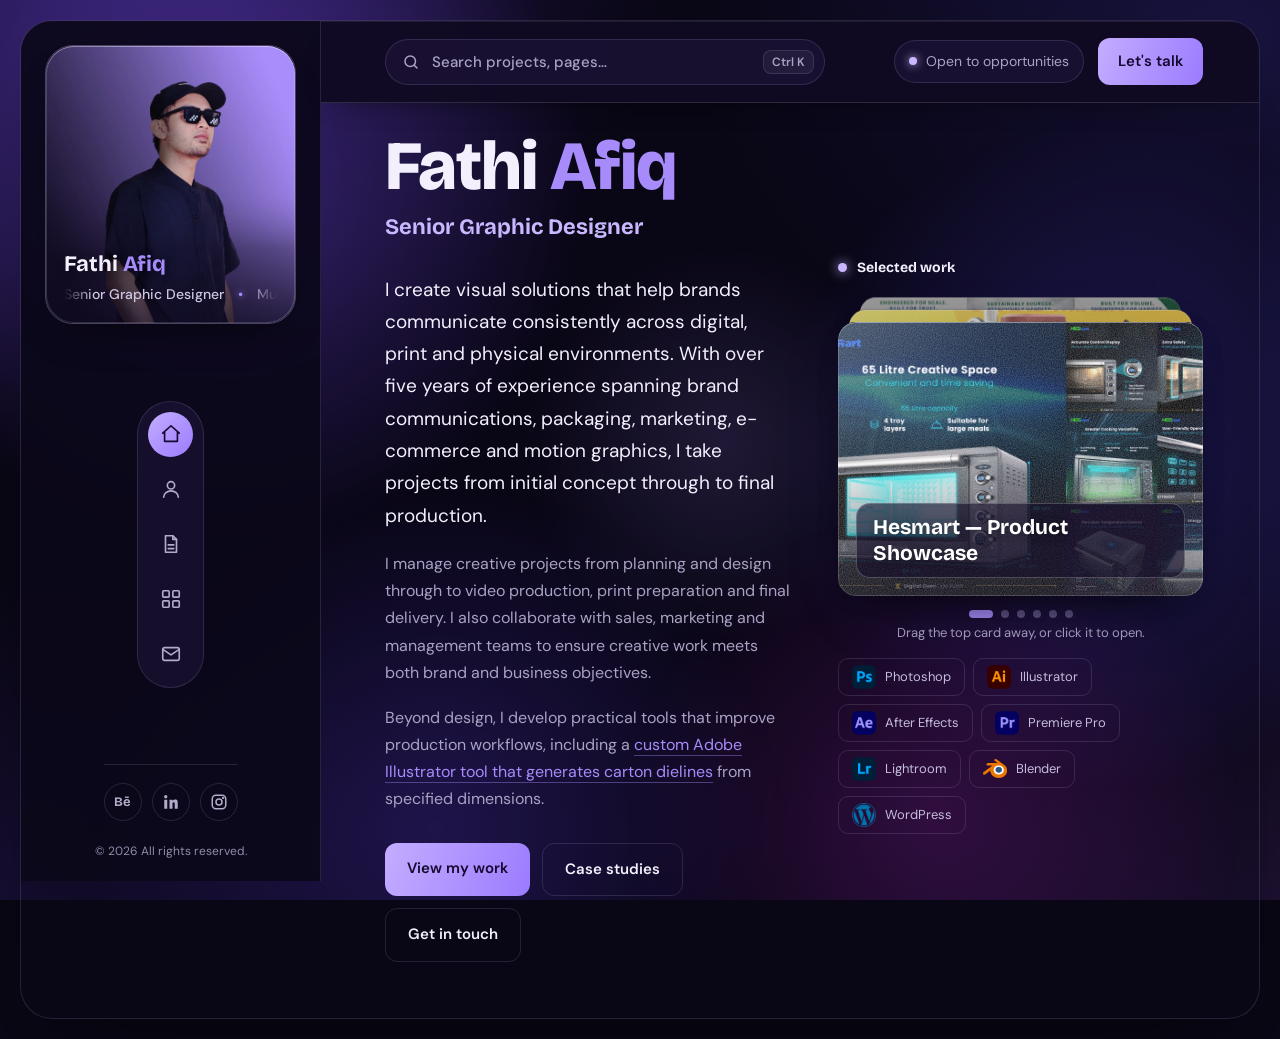
==== commit 66165d28: "Update portfolio" ====
--- a/index.html
+++ b/index.html
@@ -3,13 +3,13 @@
 <head>
   <meta charset="UTF-8">
   <meta name="viewport" content="width=device-width, initial-scale=1.0">
-  <meta name="description" content="Fathi Afiq — Senior Graphic Designer across branding, packaging, marketing, motion graphics and video.">
+  <meta name="description" content="Fathi Afiq is a Senior Graphic Designer with 5+ years of experience in brand communications, packaging, digital marketing, multimedia production and creative problem-solving.">
   <meta name="theme-color" content="#0a0716">
   <title>Fathi Afiq | Senior Graphic Designer</title>
 
   <link rel="preconnect" href="https://fonts.googleapis.com">
   <link rel="preconnect" href="https://fonts.gstatic.com" crossorigin>
-  <link href="https://fonts.googleapis.com/css2?family=DM+Sans:wght@400;500;600&family=Manrope:wght@600;700;800&display=swap" rel="stylesheet">
+  <link href="https://fonts.googleapis.com/css2?family=Bricolage+Grotesque:opsz,wght@12..96,500..800&family=DM+Sans:wght@400;500;600&display=swap" rel="stylesheet">
   <link rel="stylesheet" href="assets/css/style.css">
 </head>
 <body>
@@ -24,13 +24,13 @@
         </div>
         <div class="who">
           <h2>Fathi <span class="af">Afiq</span></h2>
-          <div class="ticker" aria-label="Senior Graphic Designer, Motion Graphics, Video Editor, Packaging Designer, Marketing and E-commerce Designer">
+          <div class="ticker" aria-label="Senior Graphic Designer, Multimedia and Creative Production">
             <div class="ticker-track" aria-hidden="true">
               <span>Senior Graphic Designer</span>
-              <span>Motion Graphics</span>
-              <span>Video Editor</span>
-              <span>Packaging Designer</span>
-              <span>Marketing &amp; E-commerce Designer</span>
+              <span>Multimedia Production</span>
+              <span>Packaging &amp; Print</span>
+              <span>Digital Marketing</span>
+              <span>Creative Problem-Solving</span>
             </div>
           </div>
         </div>
@@ -68,9 +68,9 @@
         <h1>Fathi <span class="af">Afiq</span></h1>
         <p class="role">Senior Graphic Designer</p>
 
-        <p>I design for brands that need to look consistent across print, social media and screen. Over 5 years I've worked across branding, packaging, marketing, e-commerce and motion graphics, from the first concept to the final production file.</p>
-        <p>I'm comfortable owning a project end to end: planning the content, designing it, editing the video, preparing it for print, and working with sales and management to get it approved.</p>
-        <p>I also build tools that speed up repetitive production work, such as an <a class="inline-link" href="case-carton-dieline.html">Illustrator tool that generates carton dielines</a>.</p>
+        <p>I create visual solutions that help brands communicate consistently across digital, print and physical environments. With over five years of experience spanning brand communications, packaging, marketing, e-commerce and motion graphics, I take projects from initial concept through to final production.</p>
+        <p>I manage creative projects from planning and design through to video production, print preparation and final delivery. I also collaborate with sales, marketing and management teams to ensure creative work meets both brand and business objectives.</p>
+        <p>Beyond design, I develop practical tools that improve production workflows, including a <a class="inline-link" href="case-carton-dieline.html">custom Adobe Illustrator tool that generates carton dielines</a> from specified dimensions.</p>
 
         <div class="actions">
           <a class="btn btn-primary" href="portfolio.html">View my work</a>
--- a/assets/css/style.css
+++ b/assets/css/style.css
@@ -8,7 +8,7 @@
   --muted: #aaa2c4;
   --accent: #a78bfa;      /* main violet */
   --accent-2: #c9b8ff;    /* soft lavender highlight */
-  --fh: 'Manrope', sans-serif;
+  --fh: 'Bricolage Grotesque', system-ui, sans-serif;
   --fb: 'DM Sans', sans-serif;
 }
 
@@ -210,7 +210,7 @@
 
 .content h1 {
   font: 800 clamp(44px, 5.4vw, 72px)/1.05 var(--fh);
-  letter-spacing: -2px;
+  letter-spacing: -1px;
 }
 
 .role {
@@ -336,7 +336,7 @@
   .nav a::after { display: none; }
 
   .main { padding: 32px 20px 110px; gap: 36px; }
-  .content h1 { letter-spacing: -1px; }
+  .content h1 { letter-spacing: -0.5px; }
 }
 
 @media (prefers-reduced-motion: reduce) {
@@ -347,7 +347,7 @@
 /* PORTFOLIO PAGE */
 
 .main-wide { grid-template-columns: 1fr; align-items: start; max-width: 1200px; }
-.main-wide .content h1 { font-size: clamp(34px, 4vw, 48px); letter-spacing: -1px; margin-bottom: 10px; }
+.main-wide .content h1 { font-size: clamp(34px, 4vw, 48px); letter-spacing: -0.5px; margin-bottom: 10px; }
 
 .filters { display: flex; flex-wrap: wrap; gap: 8px; margin: 28px 0 14px; }
 
@@ -439,7 +439,7 @@
 /* RESUME PAGE */
 
 .main-top { align-items: start; }
-.main-top .content h1 { font-size: clamp(34px, 4vw, 48px); letter-spacing: -1px; margin-bottom: 10px; }
+.main-top .content h1 { font-size: clamp(34px, 4vw, 48px); letter-spacing: -0.5px; margin-bottom: 10px; }
 
 .rs-title { font: 700 22px var(--fh); margin: 40px 0 22px; }
 
@@ -662,7 +662,7 @@
 
 @media (prefers-reduced-motion: reduce) { .box.hov:hover { transform: none; } }
 
-.main-about .content h1 { font-size: clamp(34px, 4vw, 48px); letter-spacing: -1px; line-height: 1.1; }
+.main-about .content h1 { font-size: clamp(34px, 4vw, 48px); letter-spacing: -0.5px; line-height: 1.1; }
 
 /* SCROLL TIMELINE (line + dots draw in while scrolling) */
 
@@ -697,7 +697,7 @@
 /* RESUME PAGE */
 
 .main-resume { grid-template-columns: 1fr; align-items: start; max-width: 1300px; gap: 0; }
-.main-resume h1 { font: 800 clamp(34px, 4vw, 48px)/1.1 var(--fh); letter-spacing: -1px; }
+.main-resume h1 { font: 800 clamp(34px, 4vw, 48px)/1.1 var(--fh); letter-spacing: -0.5px; }
 
 .page-head { display: flex; justify-content: space-between; align-items: flex-start; flex-wrap: wrap; gap: 16px; margin-bottom: 36px; }
 .page-head .about-title { margin-bottom: 0 !important; }
@@ -798,7 +798,7 @@
 
 
 /* STANDARD PAGE TITLE + SEPARATOR (Portfolio, Contact; Resume has its own) */
-h1.about-title { font: 800 clamp(34px, 4vw, 48px)/1.1 var(--fh); letter-spacing: -1px; }
+h1.about-title { font: 800 clamp(34px, 4vw, 48px)/1.1 var(--fh); letter-spacing: -0.5px; }
 .lead { padding-bottom: 26px; margin-bottom: 30px; border-bottom: 1px solid var(--border); }
 .content .lead p { margin: 0; }
 .content .lead + p.email { margin-top: 0; }
@@ -1497,4 +1497,37 @@
   border: 0;
   border-radius: 10px;
   background: #000;
-}+}
+
+/* ============================================================
+   HIERARCHY PASS: one clear scale across every page
+   page title 48px  >  section title 22px  >  card title 17-19px  >  body 16px  >  labels 13-14px
+   ============================================================ */
+.sec-title { padding-bottom: 0; margin: 56px 0 18px; font: 700 22px var(--fh); letter-spacing: -0.2px; }
+.sec-title::after { display: none; }
+.sec-note { margin: -6px 0 18px; }
+.side-title { font-size: 17px; }
+.rs-name { font-size: clamp(22px, 2.4vw, 26px); }
+.rs-role { font-size: 16px; }
+.content .role + p { font-size: clamp(17px, 1.5vw, 19px); line-height: 1.7; color: var(--text); }   /* Home: the first paragraph is the lead */
+
+/* ============================================================
+   PHONE PROFILE: a compact frosted-glass card (photo + name), no stray box around it
+   ============================================================ */
+@media (max-width: 820px) {
+  .profile {
+    gap: 14px;
+    padding: 12px;
+    border: 1px solid var(--border);
+    border-radius: 24px;
+    overflow: hidden;
+    background: var(--glass);
+    -webkit-backdrop-filter: blur(12px);
+    backdrop-filter: blur(12px);
+    box-shadow: inset 0 1px 0 rgba(255, 255, 255, 0.1);
+  }
+  .profile .avatar { width: 84px; height: 84px; border: 0; border-radius: 18px; }
+  .profile .avatar img { object-position: 50% 15%; }
+  .profile .who h2 { font-size: 19px; text-shadow: none; }
+}
+html.lite .profile { -webkit-backdrop-filter: none; backdrop-filter: none; }
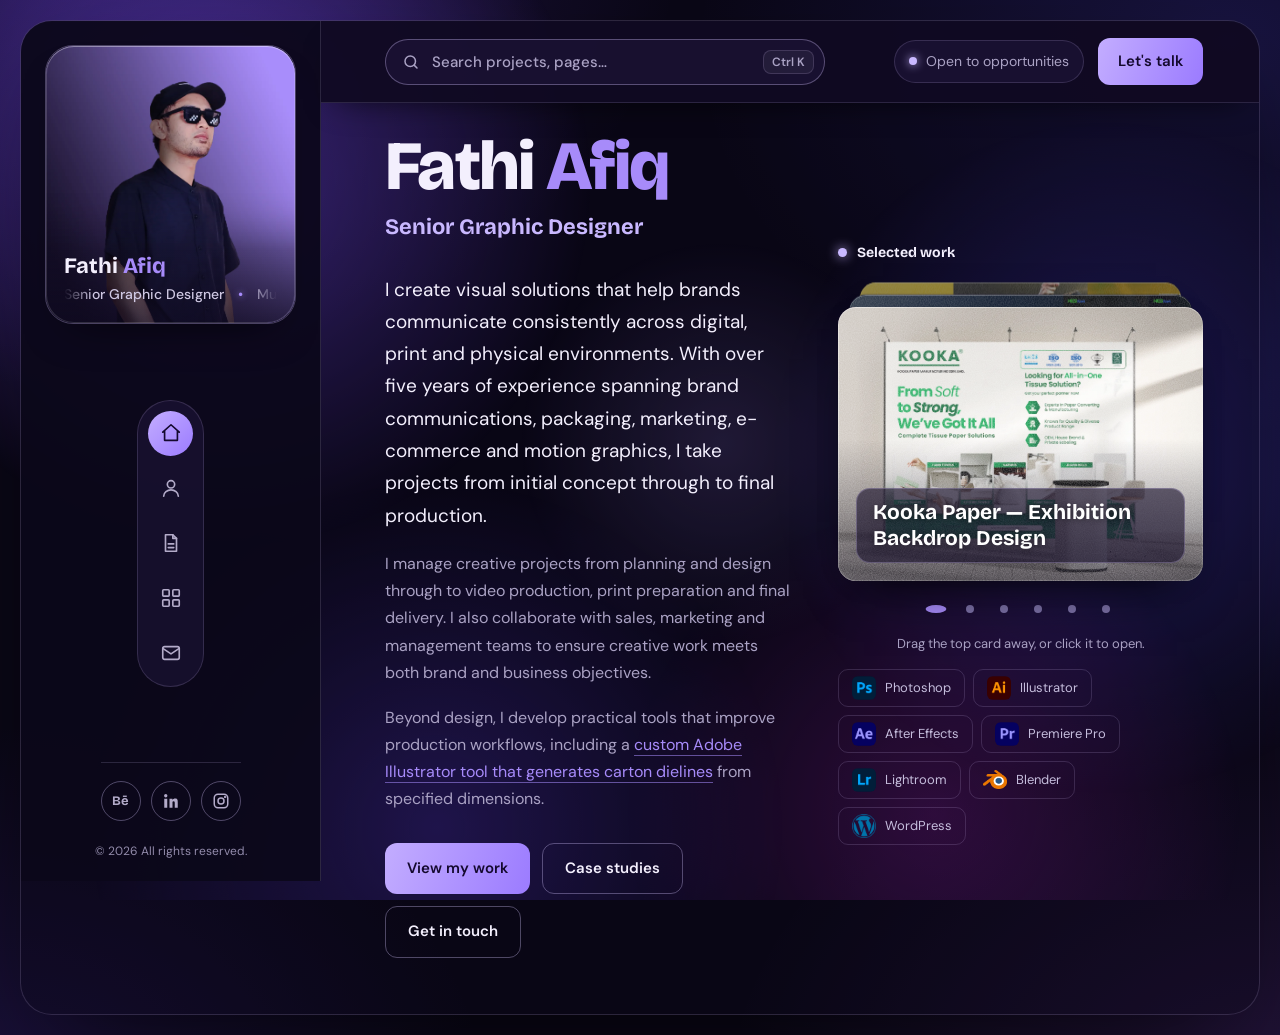
==== commit 8b3a947c: "Upgrade UI/UX craft, fluid motion physics, and mobile-native support" ====
--- a/index.html
+++ b/index.html
@@ -2,9 +2,15 @@
 <html lang="en">
 <head>
   <meta charset="UTF-8">
-  <meta name="viewport" content="width=device-width, initial-scale=1.0">
+  <meta name="viewport" content="width=device-width, initial-scale=1.0, viewport-fit=cover, interactive-widget=resizes-content">
   <meta name="description" content="Fathi Afiq is a Senior Graphic Designer with 5+ years of experience in brand communications, packaging, digital marketing, multimedia production and creative problem-solving.">
   <meta name="theme-color" content="#0a0716">
+  <meta property="og:title" content="Fathi Afiq | Senior Graphic Designer">
+  <meta property="og:description" content="Personal portfolio of Fathi Afiq — Senior Graphic Designer specializing in packaging, print, exhibition, digital marketing and multimedia production.">
+  <meta property="og:type" content="website">
+  <meta property="og:image" content="assets/images/profile/profile.webp">
+  <meta name="twitter:card" content="summary_large_image">
+  <link rel="icon" type="image/svg+xml" href="assets/icons/favicon.svg">
   <title>Fathi Afiq | Senior Graphic Designer</title>
 
   <link rel="preconnect" href="https://fonts.googleapis.com">
@@ -13,6 +19,7 @@
   <link rel="stylesheet" href="assets/css/style.css">
 </head>
 <body>
+  <a class="skip-link" href="#main-content">Skip to main content</a>
   <div class="app">
 
     <!-- SIDEBAR: copy this whole block to every page; only move aria-current -->
@@ -20,11 +27,11 @@
       <div class="profile">
         <div class="avatar">
           <span>FA</span>
-          <img alt="Fathi Afiq">
+          <img src="assets/images/profile/profile.webp" alt="Fathi Afiq">
         </div>
         <div class="who">
-          <h2>Fathi <span class="af">Afiq</span></h2>
-          <div class="ticker" aria-label="Senior Graphic Designer, Multimedia and Creative Production">
+          <p class="who-name">Fathi <span class="af">Afiq</span></p>
+          <div class="ticker" role="note" aria-label="Senior Graphic Designer, Multimedia and Creative Production">
             <div class="ticker-track" aria-hidden="true">
               <span>Senior Graphic Designer</span>
               <span>Multimedia Production</span>
@@ -38,19 +45,19 @@
 
       <nav class="nav" aria-label="Main">
         <a href="index.html" data-label="Home" aria-label="Home" aria-current="page">
-          <svg viewBox="0 0 24 24"><path d="M3 11l9-8 9 8M5 10v10h14V10"/></svg>
+          <svg viewBox="0 0 24 24" aria-hidden="true"><path d="M3 11l9-8 9 8M5 10v10h14V10"/></svg>
         </a>
         <a href="about.html" data-label="About" aria-label="About">
-          <svg viewBox="0 0 24 24"><circle cx="12" cy="8" r="4"/><path d="M4 21c0-4 4-7 8-7s8 3 8 7"/></svg>
+          <svg viewBox="0 0 24 24" aria-hidden="true"><circle cx="12" cy="8" r="4"/><path d="M4 21c0-4 4-7 8-7s8 3 8 7"/></svg>
         </a>
         <a href="resume.html" data-label="Resume" aria-label="Resume">
-          <svg viewBox="0 0 24 24"><path d="M6 3h8l4 4v14H6z"/><path d="M14 3v4h4M9 13h6M9 17h6"/></svg>
+          <svg viewBox="0 0 24 24" aria-hidden="true"><path d="M6 3h8l4 4v14H6z"/><path d="M14 3v4h4M9 13h6M9 17h6"/></svg>
         </a>
         <a href="portfolio.html" data-label="Portfolio" aria-label="Portfolio">
-          <svg viewBox="0 0 24 24"><rect x="3" y="3" width="7" height="7" rx="1"/><rect x="14" y="3" width="7" height="7" rx="1"/><rect x="3" y="14" width="7" height="7" rx="1"/><rect x="14" y="14" width="7" height="7" rx="1"/></svg>
+          <svg viewBox="0 0 24 24" aria-hidden="true"><rect x="3" y="3" width="7" height="7" rx="1"/><rect x="14" y="3" width="7" height="7" rx="1"/><rect x="3" y="14" width="7" height="7" rx="1"/><rect x="14" y="14" width="7" height="7" rx="1"/></svg>
         </a>
         <a href="contact.html" data-label="Contact" aria-label="Contact">
-          <svg viewBox="0 0 24 24"><rect x="3" y="5" width="18" height="14" rx="2"/><path d="M3 7l9 6 9-6"/></svg>
+          <svg viewBox="0 0 24 24" aria-hidden="true"><rect x="3" y="5" width="18" height="14" rx="2"/><path d="M3 7l9 6 9-6"/></svg>
         </a>
       </nav>
 
@@ -62,7 +69,7 @@
     </aside>
 
     <!-- PAGE: content + preview -->
-    <main class="main">
+    <main class="main" id="main-content">
 
       <section class="content">
         <h1>Fathi <span class="af">Afiq</span></h1>
--- a/assets/css/style.css
+++ b/assets/css/style.css
@@ -3,36 +3,94 @@
 :root {
   --bg: #0a0716;
   --glass: rgba(38, 27, 70, 0.42);
-  --border: rgba(214, 200, 255, 0.14);
+  --border: rgba(214, 200, 255, 0.16);
+  --border-control: rgba(214, 200, 255, 0.34);
   --text: #f3effd;
   --muted: #aaa2c4;
   --accent: #a78bfa;      /* main violet */
   --accent-2: #c9b8ff;    /* soft lavender highlight */
   --fh: 'Bricolage Grotesque', system-ui, sans-serif;
   --fb: 'DM Sans', sans-serif;
+  --ease-out: cubic-bezier(0.23, 1, 0.32, 1);
+  --ease-in-out: cubic-bezier(0.77, 0, 0.175, 1);
+  --ease-drawer: cubic-bezier(0.32, 0.72, 0, 1);
+  color-scheme: dark;
 }
 
 * { margin: 0; padding: 0; box-sizing: border-box; }
+
+html {
+  -webkit-tap-highlight-color: transparent;
+  -webkit-text-size-adjust: 100%;
+  scrollbar-color: #40336b var(--bg);
+  scrollbar-width: thin;
+}
+
+html:has(dialog[open]),
+html.modal-open {
+  overflow: hidden;
+  overscroll-behavior: none;
+}
 
 body {
   font: 16px/1.7 var(--fb);
   color: var(--text);
   min-height: 100vh;
+  min-height: 100dvh;
   background:
     radial-gradient(900px 640px at 4% -6%, rgba(124, 77, 255, 0.28), transparent 70%),
     radial-gradient(760px 560px at 96% 4%, rgba(79, 70, 229, 0.2), transparent 70%),
     radial-gradient(800px 620px at 100% 108%, rgba(168, 85, 247, 0.16), transparent 70%),
     radial-gradient(700px 560px at 0% 108%, rgba(76, 45, 170, 0.26), transparent 70%),
     var(--bg);
-  background-attachment: fixed;
+  caret-color: var(--accent);
+}
+
+::selection {
+  background: rgba(167, 139, 250, 0.34);
+  color: var(--text);
+}
+
+h1, h2, h3 {
+  font-optical-sizing: auto;
+  text-wrap: balance;
 }
 
 a { color: inherit; text-decoration: none; }
 
-a:focus-visible, button:focus-visible {
+button, a, [role="button"] {
+  touch-action: manipulation;
+}
+
+button, [role="button"], .nav a, .filters button, .tool, .work {
+  user-select: none;
+  -webkit-user-select: none;
+  -webkit-touch-callout: none;
+}
+
+a:focus-visible,
+button:focus-visible,
+select:focus-visible,
+input:focus-visible {
   outline: 2px solid var(--accent);
   outline-offset: 3px;
 }
+
+.skip-link {
+  position: fixed;
+  top: 12px;
+  left: 16px;
+  z-index: 10001;
+  padding: 10px 16px;
+  border-radius: 10px;
+  background: linear-gradient(110deg, #c3adff, #9b7bff);
+  color: #14092e;
+  font-weight: 700;
+  font-size: 14px;
+  transform: translateY(-160%);
+  transition: transform 180ms var(--ease-out);
+}
+.skip-link:focus { transform: translateY(0); }
 
 /* SHELL */
 
@@ -40,6 +98,7 @@
   display: grid;
   grid-template-columns: 300px minmax(0, 1fr);
   min-height: 100vh;
+  min-height: 100dvh;
 }
 
 /* SIDEBAR */
@@ -48,6 +107,7 @@
   position: sticky;
   top: 20px;
   height: calc(100vh - 40px);
+  height: calc(100dvh - 40px);
   padding: clamp(18px, 3vh, 24px) 24px clamp(14px, 2.4vh, 20px);
   display: flex;
   flex-direction: column;
@@ -55,8 +115,8 @@
   gap: clamp(12px, 2.6vh, 24px);
   background: rgba(12, 8, 26, 0.55);
   border-right: 1px solid var(--border);
-  backdrop-filter: blur(24px);
-  -webkit-backdrop-filter: blur(24px);
+  backdrop-filter: blur(18px);
+  -webkit-backdrop-filter: blur(18px);
 }
 
 .profile { width: 100%; text-align: center; }
@@ -85,7 +145,8 @@
   object-fit: cover;
 }
 
-.who h2 { font: 700 22px var(--fh); margin-bottom: 4px; }
+.who h2,
+.who .who-name { font: 700 22px var(--fh); margin-bottom: 4px; }
 
 /* Role ticker: fades at both edges so text never cuts off mid-word */
 .ticker {
@@ -132,16 +193,20 @@
 
 .nav a {
   position: relative;
-  width: clamp(32px, 5vh, 48px);
-  height: clamp(32px, 5vh, 48px);
+  width: clamp(36px, 5vh, 48px);
+  height: clamp(36px, 5vh, 48px);
   display: grid;
   place-items: center;
   border-radius: 50%;
   color: #b3abc9;
-  transition: background 0.2s, color 0.2s;
-}
-
-.nav a:hover { color: #fff; background: rgba(150, 120, 245, 0.16); }
+  transition: background 160ms ease, color 160ms ease, transform 140ms var(--ease-out);
+}
+
+.nav a:active { transform: scale(0.95); }
+
+@media (hover: hover) and (pointer: fine) {
+  .nav a:hover { color: #fff; background: rgba(150, 120, 245, 0.16); }
+}
 
 .nav a[aria-current="page"] {
   color: #14092e;
@@ -162,18 +227,30 @@
   content: attr(data-label);
   position: absolute;
   left: calc(100% + 14px);
-  padding: 5px 11px;
-  border-radius: 8px;
+  padding: 6px 12px;
+  border-radius: 9px;
   background: #1d1438;
-  border: 1px solid var(--border);
+  border: 1px solid var(--border-control);
   color: var(--text);
   font-size: 13px;
+  font-weight: 500;
+  white-space: nowrap;
   opacity: 0;
+  transform: translateX(-4px) scale(0.96);
+  transform-origin: left center;
   pointer-events: none;
-  transition: opacity 0.2s;
-}
-
-.nav a:hover::after, .nav a:focus-visible::after { opacity: 1; }
+  transition: opacity 140ms var(--ease-out) 220ms, transform 140ms var(--ease-out) 220ms;
+}
+
+.nav.tip-warm a::after {
+  transition-duration: 0ms;
+  transition-delay: 0ms;
+}
+
+@media (hover: hover) and (pointer: fine) {
+  .nav a:hover::after { opacity: 1; transform: none; }
+}
+.nav a:focus-visible::after { opacity: 1; transform: none; transition-delay: 0ms; }
 
 .socials {
   margin-top: auto;
@@ -184,18 +261,22 @@
 }
 
 .socials a {
-  width: 38px;
-  height: 38px;
+  width: 40px;
+  height: 40px;
   display: grid;
   place-items: center;
-  border: 1px solid var(--border);
+  border: 1px solid var(--border-control);
   border-radius: 50%;
   font: 700 13px var(--fh);
   color: #b3abc9;
-  transition: color 0.2s, border-color 0.2s;
-}
-
-.socials a:hover { color: var(--accent); border-color: var(--accent); }
+  transition: color 160ms ease, border-color 160ms ease, transform 140ms var(--ease-out);
+}
+
+.socials a:active { transform: scale(0.95); }
+
+@media (hover: hover) and (pointer: fine) {
+  .socials a:hover { color: var(--accent); border-color: var(--accent); }
+}
 
 /* MAIN: content + preview */
 
@@ -210,7 +291,7 @@
 
 .content h1 {
   font: 800 clamp(44px, 5.4vw, 72px)/1.05 var(--fh);
-  letter-spacing: -1px;
+  letter-spacing: -0.025em;
 }
 
 .role {
@@ -228,20 +309,43 @@
 .actions { display: flex; flex-wrap: wrap; gap: 12px; margin-top: 30px; }
 
 .btn {
-  padding: 13px 22px;
+  display: inline-flex;
+  align-items: center;
+  justify-content: center;
+  gap: 8px;
+  min-height: 46px;
+  padding: 12px 22px;
   border-radius: 12px;
-  border: 1px solid var(--border);
+  border: 1px solid var(--border-control);
   font-weight: 600;
   font-size: 15px;
-  transition: transform 0.2s, border-color 0.2s;
-}
-
-.btn:hover { transform: translateY(-2px); border-color: var(--accent); }
+  transition: transform 150ms var(--ease-out), border-color 180ms ease, background 180ms ease;
+}
+
+.btn:active { transform: scale(0.97); }
+
+@media (hover: hover) and (pointer: fine) {
+  .btn:hover { transform: translateY(-2px); border-color: var(--accent); }
+  .btn:active { transform: scale(0.97); }
+}
 
 .btn-primary {
   color: #14092e;
   border: 0;
   background: linear-gradient(110deg, #c3adff, #9b7bff);
+}
+
+.btn .btn-label {
+  display: inline-block;
+  transition: filter 180ms ease, opacity 180ms ease;
+}
+.btn.is-morphing .btn-label {
+  filter: blur(2px);
+  opacity: 0.6;
+}
+.btn.is-copied {
+  border-color: var(--accent-2);
+  color: var(--accent-2);
 }
 
 /* Preview panel */
@@ -271,19 +375,35 @@
 }
 
 
-.dots { display: flex; justify-content: center; gap: 8px; margin: 14px 0 4px; }
+.dots { display: flex; justify-content: center; align-items: center; gap: 0; margin: 6px 0 2px; }
 
 .dots button {
+  position: relative;
+  width: 34px;
+  height: 44px;
+  border: 0;
+  background: transparent;
+  cursor: pointer;
+  display: grid;
+  place-items: center;
+}
+
+.dots button::before {
+  content: "";
   width: 8px;
   height: 8px;
-  border: 0;
-  border-radius: 50%;
-  background: #5d5286;
-  cursor: pointer;
-  transition: width 0.25s, background 0.25s;
-}
-
-.dots button.on { width: 24px; border-radius: 8px; background: var(--accent); }
+  border-radius: 999px;
+  background: #7b70a6;
+  transition: transform 220ms var(--ease-out), background 180ms ease;
+}
+
+.dots button:active::before { transform: scale(0.88); }
+
+.dots button.on::before,
+.dots button[aria-current="true"]::before {
+  transform: scaleX(2.6);
+  background: var(--accent);
+}
 
 .chips { display: flex; flex-wrap: wrap; gap: 8px; margin-top: 14px; }
 
@@ -315,33 +435,79 @@
   .profile { display: flex; align-items: center; gap: 16px; text-align: left; }
   .avatar { width: 72px; height: 72px; margin: 0; font-size: 22px; border-width: 2px; flex-shrink: 0; }
   .who { min-width: 0; flex: 1; }
-  .who h2 { font-size: 18px; }
+  .who h2,
+  .who .who-name { font-size: 18px; }
   .socials { display: none; }
 
   .nav {
     position: fixed;
-    bottom: 14px;
+    bottom: calc(12px + env(safe-area-inset-bottom, 0px));
     left: 50%;
     transform: translateX(-50%);
     flex-direction: row;
-    gap: 4px;
-    padding: 6px;
+    gap: 2px;
+    padding: 6px 8px;
     z-index: 50;
-    background: rgba(22, 15, 42, 0.88);
-    backdrop-filter: blur(20px);
-    -webkit-backdrop-filter: blur(20px);
+    border-radius: 24px;
+    background: rgba(22, 15, 42, 0.9);
+    backdrop-filter: blur(18px);
+    -webkit-backdrop-filter: blur(18px);
+    box-shadow: 0 18px 40px -12px rgba(0, 0, 0, 0.85);
   }
 
-  .nav a { width: 46px; height: 46px; }
-  .nav a::after { display: none; }
-
-  .main { padding: 32px 20px 110px; gap: 36px; }
-  .content h1 { letter-spacing: -0.5px; }
+  .nav a {
+    width: auto;
+    min-width: 58px;
+    height: 48px;
+    padding: 4px 8px;
+    border-radius: 16px;
+    display: flex;
+    flex-direction: column;
+    align-items: center;
+    justify-content: center;
+    gap: 2px;
+  }
+
+  .nav svg { width: 19px; height: 19px; }
+
+  .nav a::after {
+    position: static;
+    padding: 0;
+    border: 0;
+    border-radius: 0;
+    background: none;
+    color: inherit;
+    font-size: 10px;
+    font-weight: 600;
+    line-height: 1.1;
+    opacity: 1;
+    transform: none;
+    transition: none;
+  }
+
+  .main { padding: 28px 20px calc(116px + env(safe-area-inset-bottom, 0px)); gap: 36px; }
+  .content h1 { letter-spacing: -0.02em; }
 }
 
 @media (prefers-reduced-motion: reduce) {
   .ticker-track { animation: none; }
-  * { transition-duration: 0.01ms !important; }
+  .btn:hover,
+  .tool:hover,
+  .box.hov:hover,
+  .filters button:hover,
+  .work:hover,
+  .slide[data-pos="0"]:hover .face { transform: none !important; }
+  .toast,
+  dialog.palette[open],
+  dialog.pop[open],
+  dialog[open]::backdrop,
+  .v-slide .fade-in,
+  html:not(.ready)::before { animation: none !important; }
+  .nav a::after,
+  .btn,
+  .filters button,
+  .work,
+  .box { transition: opacity 160ms ease, color 160ms ease, border-color 160ms ease, background 160ms ease !important; }
 }
 
 /* PORTFOLIO PAGE */
@@ -352,17 +518,22 @@
 .filters { display: flex; flex-wrap: wrap; gap: 8px; margin: 28px 0 14px; }
 
 .filters button {
-  padding: 8px 16px;
-  border: 1px solid var(--border);
+  min-height: 42px;
+  padding: 9px 16px;
+  border: 1px solid var(--border-control);
   border-radius: 999px;
   background: transparent;
   color: #c5bddc;
   font: 500 14px var(--fb);
   cursor: pointer;
-  transition: border-color 0.2s, color 0.2s;
-}
-
-.filters button:hover { border-color: var(--accent); color: #fff; }
+  transition: border-color 160ms ease, color 160ms ease, transform 140ms var(--ease-out);
+}
+
+.filters button:active { transform: scale(0.97); }
+
+@media (hover: hover) and (pointer: fine) {
+  .filters button:hover { border-color: var(--accent); color: #fff; }
+}
 
 .filters button[aria-pressed="true"] {
   color: #14092e;
@@ -423,15 +594,22 @@
   top: 12px;
   right: 14px;
   z-index: 2;
-  width: 38px;
-  height: 38px;
-  border: 1px solid var(--border);
+  width: 44px;
+  height: 44px;
+  display: grid;
+  place-items: center;
+  border: 1px solid var(--border-control);
   border-radius: 50%;
-  background: rgba(10, 7, 22, 0.7);
+  background: rgba(10, 7, 22, 0.82);
   color: var(--text);
   font-size: 22px;
   line-height: 1;
   cursor: pointer;
+  transition: border-color 160ms ease, color 160ms ease, transform 140ms var(--ease-out);
+}
+.v-close:active { transform: scale(0.95); }
+@media (hover: hover) and (pointer: fine) {
+  .v-close:hover { border-color: var(--accent); color: var(--accent); }
 }
 
 .v-desc { color: var(--muted); max-width: 64ch; }
@@ -490,13 +668,23 @@
 /* LANGUAGE LEVEL (5 segments: 5 = native, 4 = professional) */
 
 .lvl {
+  position: relative;
   height: 5px;
   margin-top: 8px;
   border-radius: 3px;
-  background: linear-gradient(90deg, var(--accent), var(--accent-2)) 0 0 / calc(var(--n) * 20%) 100% no-repeat, #2f2650;
+  overflow: hidden;
+  background: #2f2650;
   -webkit-mask-image: repeating-linear-gradient(90deg, #000 0, #000 calc(20% - 4px), transparent calc(20% - 4px), transparent 20%);
   mask-image: repeating-linear-gradient(90deg, #000 0, #000 calc(20% - 4px), transparent calc(20% - 4px), transparent 20%);
 }
+.lvl::after {
+  content: "";
+  position: absolute;
+  inset: 0;
+  background: linear-gradient(90deg, var(--accent), var(--accent-2));
+  transform-origin: left center;
+  transform: scaleX(calc(var(--n) * 0.2));
+}
 
 /* ROUND 2: avatar glow, social icons, bare preview, software logos */
 
@@ -514,14 +702,16 @@
 .sw { width: 24px; height: 24px; flex-shrink: 0; object-fit: contain; border-radius: 6px; }
 
 .tool {
-  transition: border-color 0.3s, color 0.3s, box-shadow 0.3s, transform 0.3s;
-}
-
-.tool:hover {
-  color: var(--accent);
-  border-color: var(--accent);
-  transform: translateY(-2px);
-  box-shadow: 0 14px 26px -10px rgba(0, 0, 0, 0.85), 0 8px 24px -8px rgba(124, 92, 240, 0.45);
+  transition: border-color 180ms ease, color 180ms ease, transform 160ms var(--ease-out);
+}
+
+@media (hover: hover) and (pointer: fine) {
+  .tool:hover {
+    color: var(--accent);
+    border-color: var(--accent);
+    transform: translateY(-2px);
+    box-shadow: 0 14px 26px -10px rgba(0, 0, 0, 0.85), 0 8px 24px -8px rgba(124, 92, 240, 0.45);
+  }
 }
 
 
@@ -551,13 +741,15 @@
   border: 1px solid var(--border);
   border-radius: 18px;
   background: var(--glass);
-  transition: border-color 0.3s, box-shadow 0.3s, transform 0.3s;
-}
-
-.box.hov:hover {
-  border-color: var(--accent);
-  transform: translateY(-3px);
-  box-shadow: 0 18px 34px -14px rgba(0, 0, 0, 0.85), 0 10px 30px -10px rgba(124, 92, 240, 0.35);
+  transition: border-color 180ms ease, transform 180ms var(--ease-out);
+}
+
+@media (hover: hover) and (pointer: fine) {
+  .box.hov:hover {
+    border-color: var(--accent);
+    transform: translateY(-3px);
+    box-shadow: 0 18px 34px -14px rgba(0, 0, 0, 0.85), 0 10px 30px -10px rgba(124, 92, 240, 0.35);
+  }
 }
 
 .content .box p { max-width: none; margin: 0; font-size: 15px; line-height: 1.75; }
@@ -565,8 +757,13 @@
 .content .intro p { font-size: 16px; color: #c1b9d8; }
 .content .intro p + p { margin-top: 16px; }
 
-.trio { display: grid; grid-template-columns: repeat(3, minmax(0, 1fr)); gap: 16px; margin-top: 18px; }
-.trio h2 { font: 700 17px var(--fh); margin: 14px 0 10px; }
+.trio { display: grid; grid-template-columns: repeat(3, minmax(0, 1fr)); gap: 18px; margin-top: 8px; grid-column: 1 / -1; }
+.trio h2 { font: 700 18px var(--fh); margin: 14px 0 10px; }
+.trio p { color: var(--muted); font-size: 15px; line-height: 1.72; }
+
+@media (min-width: 1101px) {
+  .main-about .side.side-sticky { position: sticky; top: 104px; }
+}
 
 .ico {
   width: 42px;
@@ -604,10 +801,18 @@
 .tl-group {
   position: relative;
   padding: 0 0 18px 22px;
-  --f: 1;
-  background:
-    linear-gradient(var(--accent), var(--accent-2)) 0 18px / 1px calc((100% - 18px) * var(--f)) no-repeat,
-    linear-gradient(rgba(214, 200, 255, 0.2), rgba(214, 200, 255, 0.2)) 0 18px / 1px calc(100% - 18px) no-repeat;
+  background: linear-gradient(rgba(214, 200, 255, 0.2), rgba(214, 200, 255, 0.2)) 0 18px / 1px calc(100% - 18px) no-repeat;
+}
+.tl-group .tl-fill {
+  position: absolute;
+  left: 0;
+  top: 18px;
+  bottom: 0;
+  width: 1px;
+  background: linear-gradient(var(--accent), var(--accent-2));
+  transform-origin: top center;
+  transform: scaleY(1);
+  pointer-events: none;
 }
 .tl-group:last-child { padding-bottom: 0; }
 
@@ -669,11 +874,11 @@
 .tl { position: relative; }
 
 
-.tl.live .tl-group::before, .tl.live .tl-group::after { opacity: 0.2; transform: scale(0.4); }
+.tl.live .tl-group::before, .tl.live .tl-group::after { opacity: 0.25; transform: scale(0.7); }
 .tl.live .tl-group.on::before, .tl.live .tl-group.on::after { opacity: 1; transform: scale(1); }
 
-.tl.live .tl-group > * { opacity: 0; transform: translateY(12px); transition: opacity 0.6s ease, transform 0.6s ease; }
-.tl.live .tl-group.on > * { opacity: 1; transform: none; }
+.tl.live .tl-group > *:not(.tl-fill) { opacity: 0; transform: translateY(8px); transition: opacity 280ms var(--ease-out), transform 280ms var(--ease-out); }
+.tl.live .tl-group.on > *:not(.tl-fill) { opacity: 1; transform: none; }
 
 /* CARD TOP-LINE HOVER (draws in from the left, retracts on leave) */
 
@@ -689,10 +894,12 @@
   background: linear-gradient(90deg, var(--accent), var(--accent-2));
   transform: scaleX(0);
   transform-origin: left;
-  transition: transform 0.5s cubic-bezier(0.65, 0, 0.35, 1);
-}
-
-.box.draw:hover::before { transform: scaleX(1); }
+  transition: transform 240ms var(--ease-out);
+}
+
+@media (hover: hover) and (pointer: fine) {
+  .box.draw:hover::before { transform: scaleX(1); }
+}
 
 /* RESUME PAGE */
 
@@ -775,26 +982,26 @@
 .sec-gap { margin-top: 52px; }
 
 @keyframes pop {
-  from { opacity: 0; transform: translateY(10px) scale(0.5); }
+  from { opacity: 0; transform: translateY(6px) scale(0.94); }
   to   { opacity: 1; transform: none; }
 }
 
 @keyframes stair {
-  from { opacity: 0; transform: translateX(calc(-16px - var(--i, 0) * 5px)); }
+  from { opacity: 0; transform: translateX(-10px); }
   to   { opacity: 1; transform: none; }
 }
 
 @keyframes grow {
-  from { background-size: 0% 100%; }
-  to   { background-size: calc(var(--n) * 20%) 100%; }
+  from { transform: scaleX(0); }
+  to   { transform: scaleX(calc(var(--n) * 0.2)); }
 }
 
 .intro-ready .tool, .intro-ready .bul li { opacity: 0; }
-.intro-ready .lvl { background-size: 0% 100%; }
-
-.intro-play .tool { animation: pop 0.55s cubic-bezier(0.34, 1.56, 0.64, 1) backwards; animation-delay: calc(var(--i) * 90ms + 150ms); }
-.intro-play .bul li { animation: stair 0.6s ease-out backwards; animation-delay: calc(var(--i) * 85ms + 100ms); }
-.intro-play .lvl { animation: grow calc(var(--n) * 220ms) steps(var(--n), jump-start) backwards; animation-delay: calc(var(--i) * 1000ms + 250ms); }
+.intro-ready .lvl::after { transform: scaleX(0); }
+
+.intro-play .tool { animation: pop 240ms var(--ease-out) backwards; animation-delay: calc(var(--i) * 35ms); }
+.intro-play .bul li { animation: stair 240ms var(--ease-out) backwards; animation-delay: calc(var(--i) * 32ms); }
+.intro-play .lvl::after { animation: grow 380ms var(--ease-out) backwards; animation-delay: calc(var(--i) * 140ms + 60ms); }
 
 
 /* STANDARD PAGE TITLE + SEPARATOR (Portfolio, Contact; Resume has its own) */
@@ -806,19 +1013,31 @@
 /* PORTFOLIO: glass category pills */
 .filters button {
   background: var(--glass);
-  -webkit-backdrop-filter: blur(14px);
-  backdrop-filter: blur(14px);
-  transition: border-color 0.3s, color 0.3s, transform 0.3s, box-shadow 0.3s;
-}
-
-.filters button:hover {
-  color: var(--accent);
-  border-color: var(--accent);
-  transform: translateY(-2px);
-  box-shadow: 0 12px 24px -10px rgba(0, 0, 0, 0.8), 0 6px 20px -8px rgba(124, 92, 240, 0.4);
-}
-
-.filters button[aria-pressed="true"]:hover { color: #14092e; }
+  -webkit-backdrop-filter: blur(12px);
+  backdrop-filter: blur(12px);
+  transition: border-color 180ms ease, color 180ms ease, transform 150ms var(--ease-out);
+}
+
+@media (hover: hover) and (pointer: fine) {
+  .filters button:hover {
+    color: var(--accent);
+    border-color: var(--accent);
+    transform: translateY(-2px);
+    box-shadow: 0 12px 24px -10px rgba(0, 0, 0, 0.8), 0 6px 20px -8px rgba(124, 92, 240, 0.4);
+  }
+  .filters button[aria-pressed="true"]:hover { color: #14092e; }
+}
+
+.grid-empty {
+  grid-column: 1 / -1;
+  padding: clamp(28px, 5vw, 48px) 24px;
+  border: 1px dashed var(--border-control);
+  border-radius: 18px;
+  background: var(--glass);
+  text-align: center;
+}
+.grid-empty h3 { font: 700 20px/1.3 var(--fh); margin-bottom: 8px; }
+.grid-empty p { color: var(--muted); max-width: 44ch; margin: 0 auto 20px; font-size: 15px; }
 
 .work-info strong { transition: color 0.3s; }
 .thumb { overflow: hidden; }
@@ -835,17 +1054,17 @@
 
 
 /* VIEWER v2: one artwork at a time, always fully visible */
-dialog { width: min(1240px, 95vw); height: min(88vh, 840px); max-height: none; overflow: hidden; border-radius: 22px; }
+dialog { width: min(1240px, 95vw); height: min(88vh, 840px); height: min(88dvh, 840px); max-height: none; overflow: hidden; overscroll-behavior: contain; border-radius: 22px; }
 dialog[open] { display: grid; grid-template-columns: minmax(0, 1fr) 340px; grid-template-rows: minmax(0, 1fr); }
-dialog[open]::backdrop { animation: fadeIn 0.35s ease; }
-dialog.pop[open] { animation: dlgIn 0.38s cubic-bezier(0.2, 0.8, 0.2, 1); }
+dialog[open]::backdrop { animation: fadeIn 220ms ease; }
+dialog.pop[open] { animation: dlgIn 260ms var(--ease-out); }
 .v-close { z-index: 5; }
 
-.v-stage { position: relative; min-width: 0; min-height: 0; display: grid; grid-template-columns: minmax(0, 1fr); grid-template-rows: minmax(0, 1fr); padding: 22px; background: #0d0920; }
+.v-stage { position: relative; min-width: 0; min-height: 0; display: grid; grid-template-columns: minmax(0, 1fr); grid-template-rows: minmax(0, 1fr); padding: 22px; background: #0d0920; touch-action: pan-y; overflow: hidden; }
 .v-slide { width: 100%; height: 100%; min-height: 0; display: grid; grid-template-columns: minmax(0, 1fr); grid-template-rows: minmax(0, 1fr); place-items: center; }
-.v-slide img { max-width: 100%; max-height: 100%; width: auto; height: auto; object-fit: contain; border-radius: 10px; }
+.v-slide img { max-width: 100%; max-height: 100%; width: auto; height: auto; object-fit: contain; border-radius: 10px; will-change: transform; }
 .v-slide iframe { width: 100%; height: 100%; border: 0; border-radius: 10px; }
-.v-slide .fade-in { animation: slideIn 0.4s ease; }
+.v-slide .fade-in { animation: slideIn 220ms var(--ease-out); }
 .v-ph { width: min(100%, 560px); aspect-ratio: 4 / 3; border-radius: 12px; background: linear-gradient(135deg, var(--a, #3a2a78), var(--b, #1a1236)); }
 .v-missing { color: var(--muted); font-size: 14px; }
 
@@ -858,47 +1077,53 @@
   height: 44px;
   display: grid;
   place-items: center;
-  border: 1px solid var(--border);
+  border: 1px solid var(--border-control);
   border-radius: 50%;
-  background: rgba(18, 12, 36, 0.72);
+  background: rgba(18, 12, 36, 0.8);
   -webkit-backdrop-filter: blur(10px);
   backdrop-filter: blur(10px);
   color: var(--text);
   cursor: pointer;
-  transition: border-color 0.3s, color 0.3s;
-}
-
-.v-nav:hover { border-color: var(--accent); color: var(--accent); }
+  transition: border-color 160ms ease, color 160ms ease, transform 140ms var(--ease-out);
+}
+.v-nav:active { transform: scale(0.95); }
+
+@media (hover: hover) and (pointer: fine) {
+  .v-nav:hover { border-color: var(--accent); color: var(--accent); }
+}
 .v-prev { left: 16px; }
 .v-next { right: 16px; }
 .v-nav svg { width: 20px; height: 20px; fill: none; stroke: currentColor; stroke-width: 2; stroke-linecap: round; stroke-linejoin: round; }
 .v-nav[hidden], .v-count[hidden], .v-thumbs[hidden] { display: none; }
 
-.v-count { position: absolute; z-index: 2; left: 18px; bottom: 16px; padding: 4px 12px; border-radius: 999px; background: rgba(18, 12, 36, 0.72); font-size: 13px; color: var(--muted); }
-
-.v-info { display: flex; flex-direction: column; min-height: 0; overflow-y: auto; padding: 60px 26px 24px; border-left: 1px solid var(--border); scrollbar-width: thin; scrollbar-color: #40336b transparent; }
+.v-count { position: absolute; z-index: 2; left: 18px; bottom: 16px; padding: 4px 12px; border: 1px solid var(--border); border-radius: 999px; background: rgba(18, 12, 36, 0.84); font-size: 13px; font-variant-numeric: tabular-nums; color: var(--text); }
+
+.v-info { display: flex; flex-direction: column; min-height: 0; overflow-y: auto; overscroll-behavior: contain; padding: 60px 26px 24px; border-left: 1px solid var(--border); scrollbar-width: thin; scrollbar-color: #40336b transparent; }
 .v-info h2 { font: 700 22px/1.25 var(--fh); margin-bottom: 8px; }
 
 .v-thumbs { display: flex; flex-wrap: wrap; gap: 8px; margin-top: auto; padding-top: 22px; }
-.v-thumbs button { width: 60px; height: 60px; padding: 0; overflow: hidden; border: 1px solid var(--border); border-radius: 10px; background: #0d0920; cursor: pointer; opacity: 0.6; transition: opacity 0.3s, border-color 0.3s; }
+.v-thumbs button { width: 60px; height: 60px; padding: 0; overflow: hidden; border: 1px solid var(--border); border-radius: 10px; background: #0d0920; cursor: pointer; opacity: 0.6; transition: opacity 160ms ease, border-color 160ms ease, transform 140ms var(--ease-out); }
+.v-thumbs button:active { transform: scale(0.96); }
 .v-thumbs button img { width: 100%; height: 100%; object-fit: cover; display: block; }
-.v-thumbs button:hover { opacity: 1; }
+@media (hover: hover) and (pointer: fine) {
+  .v-thumbs button:hover { opacity: 1; }
+}
 .v-thumbs button[aria-current="true"] { opacity: 1; border-color: var(--accent); }
 
 /* card-to-viewer morph (browsers with View Transitions) */
-::view-transition-group(project) { animation-duration: 0.5s; animation-timing-function: cubic-bezier(0.4, 0, 0.2, 1); }
+::view-transition-group(project) { animation-duration: 320ms; animation-timing-function: var(--ease-drawer); }
 ::view-transition-old(project), ::view-transition-new(project) { width: 100%; height: 100%; object-fit: cover; }
 
 @keyframes fadeIn { from { opacity: 0; } }
-@keyframes dlgIn { from { opacity: 0; transform: translateY(14px) scale(0.97); } }
+@keyframes dlgIn { from { opacity: 0; transform: translateY(10px) scale(0.96); } }
 @keyframes slideIn { from { opacity: 0; transform: scale(0.985); } }
 
 @media (max-width: 820px) {
-  dialog { width: 94vw; height: 90vh; }
-  dialog[open] { grid-template-columns: minmax(0, 1fr); grid-template-rows: minmax(0, 62%) minmax(0, 1fr); }
+  dialog { width: 94vw; height: 90vh; height: 90dvh; }
+  dialog[open] { grid-template-columns: minmax(0, 1fr); grid-template-rows: minmax(0, 60%) minmax(0, 1fr); }
   .v-stage { padding: 14px; }
   .v-info { border-left: 0; border-top: 1px solid var(--border); padding: 18px 20px 20px; }
-  .v-nav { width: 38px; height: 38px; }
+  .v-nav { width: 44px; height: 44px; }
 }
 
 @media (prefers-reduced-motion: reduce) {
@@ -939,7 +1164,9 @@
 
 .case-fig { margin: 26px 0; }
 .case-fig img { width: 100%; height: auto; border: 1px solid var(--border); border-radius: 14px; display: block; }
-.case-fig figcaption { margin-top: 8px; font-size: 13px; color: var(--muted); }
+.case-fig .case-diagram { padding: clamp(14px, 2.2vw, 22px); border: 1px solid var(--border-control); border-radius: 16px; background: rgba(13, 9, 32, 0.85); overflow: hidden; }
+.case-fig .case-diagram svg { width: 100%; height: auto; display: block; }
+.case-fig figcaption { margin-top: 10px; font-size: 13px; color: var(--muted); }
 
 .mini { display: block; padding: 16px 18px; margin-bottom: 12px; color: inherit; }
 .mini strong { display: block; font: 700 15px/1.35 var(--fh); }
@@ -950,10 +1177,10 @@
 
 
 /* LINKS INTO CASE STUDIES */
-.inline-link { color: var(--accent); border-bottom: 1px solid rgba(167, 139, 250, 0.4); transition: border-color 0.3s; }
-.inline-link:hover { border-bottom-color: var(--accent); }
-.cs-link { margin-left: 4px; color: var(--accent); font-weight: 600; font-size: 14px; white-space: nowrap; border-bottom: 1px solid transparent; transition: border-color 0.3s; }
-.cs-link:hover { border-bottom-color: var(--accent); }
+.inline-link { color: var(--accent); border-bottom: 1px solid rgba(167, 139, 250, 0.55); transition: border-color 160ms ease, color 160ms ease; }
+.inline-link:hover { border-bottom-color: var(--accent-2); color: var(--accent-2); }
+.cs-link { margin-left: 4px; color: var(--accent); font-weight: 600; font-size: 14px; white-space: nowrap; border-bottom: 1px solid rgba(167, 139, 250, 0.55); transition: border-color 160ms ease, color 160ms ease; }
+.cs-link:hover { border-bottom-color: var(--accent-2); color: var(--accent-2); }
 
 /* PHONE FIX: a blurred sidebar traps the fixed nav inside the header; drop the blur on small screens */
 @media (max-width: 820px) {
@@ -1007,11 +1234,10 @@
 .pen .crop { fill: none; stroke: rgba(214, 200, 255, 0.55); stroke-width: 1.5; animation: fadeIn 0.4s ease 0.1s backwards; }
 .pen .glyph { fill: none; stroke: url(#penGrad); stroke-width: 7; stroke-linecap: round; stroke-linejoin: round; stroke-dasharray: 1 1; animation: draw var(--t, 0.4s) cubic-bezier(0.6, 0, 0.3, 1) var(--d, 0s) both; }
 @keyframes draw { 0% { stroke-dashoffset: 1; opacity: 0; } 1% { opacity: 1; } 100% { stroke-dashoffset: 0; opacity: 1; } }
-.pen .anchor { fill: #fff; stroke: #a78bfa; stroke-width: 1.5; transform-box: fill-box; transform-origin: center; animation: pop2 0.35s cubic-bezier(0.34, 1.56, 0.64, 1) var(--d, 0s) both; }
-@keyframes pop2 { from { opacity: 0; transform: scale(0); } to { opacity: 1; transform: scale(1); } }
-.pen .handle { stroke: #c9b8ff; stroke-width: 1.2; fill: none; animation: fadeIn 0.3s ease var(--d, 0s) both; }
-.pen .knob { fill: #0d0920; stroke: #c9b8ff; stroke-width: 1.5; animation: fadeIn 0.3s ease var(--d, 0s) both; }
-@keyframes fadeIn { from { opacity: 0; } }
+.pen .anchor { fill: #fff; stroke: #a78bfa; stroke-width: 1.5; transform-box: fill-box; transform-origin: center; animation: pop2 260ms var(--ease-out) var(--d, 0s) both; }
+@keyframes pop2 { from { opacity: 0; transform: scale(0.6); } to { opacity: 1; transform: scale(1); } }
+.pen .handle { stroke: #c9b8ff; stroke-width: 1.2; fill: none; animation: fadeIn 240ms ease var(--d, 0s) both; }
+.pen .knob { fill: #0d0920; stroke: #c9b8ff; stroke-width: 1.5; animation: fadeIn 240ms ease var(--d, 0s) both; }
 
 .loader .meta { position: absolute; left: 50%; bottom: 11vh; translate: -50% 0; text-align: center; transition: opacity 0.3s; }
 .loader .pct { font: 800 44px/1 var(--fh); font-variant-numeric: tabular-nums; letter-spacing: -1px; }
@@ -1146,20 +1372,21 @@
   z-index: 2;
   max-width: 100%;
   padding: 10px 16px;
-  border: 1px solid rgba(255, 255, 255, 0.22);
+  border: 1px solid rgba(214, 200, 255, 0.28);
   border-radius: 14px;
-  background: rgba(255, 255, 255, 0.1);
-  -webkit-backdrop-filter: blur(14px) saturate(140%);
-  backdrop-filter: blur(14px) saturate(140%);
+  background: rgba(14, 9, 30, 0.74);
+  -webkit-backdrop-filter: blur(12px) saturate(150%);
+  backdrop-filter: blur(12px) saturate(150%);
   color: #fff;
   font: 700 clamp(16px, 1.7vw, 21px)/1.25 var(--fh);
-  text-shadow: 0 1px 8px rgba(0, 0, 0, 0.35);
+  text-shadow: 0 1px 6px rgba(0, 0, 0, 0.45);
 }
 .slide-link { position: absolute; inset: 0; z-index: 5; border-radius: inherit; }
 .slide-link:focus-visible { outline: 2px solid var(--accent); outline-offset: -4px; }
 
 /* ---- Portfolio: project cards ---- */
-.work { transition: border-color 0.3s, box-shadow 0.3s, transform 0.18s ease-out; transform: perspective(900px) rotateX(var(--rx, 0deg)) rotateY(var(--ry, 0deg)) scale(var(--s, 1)); }
+.work { transition: border-color 180ms ease, transform 180ms var(--ease-out); }
+.work:active { transform: scale(0.985); }
 .work::before {
   content: "";
   position: absolute;
@@ -1183,10 +1410,10 @@
 }
 
 @media (hover: hover) and (pointer: fine) {
-  .slide[data-pos="0"]:hover .face { --s: 1.04; box-shadow: 0 30px 60px -20px rgba(124, 92, 240, 0.55); }
+  .slide[data-pos="0"]:hover .face { --s: 1.03; box-shadow: 0 30px 60px -20px rgba(124, 92, 240, 0.55); }
   .slide[data-pos="0"]:hover .face::after { animation: sweepX 0.95s ease; }
-  .slide[data-pos="0"].dragging .face { --s: 1; --rx: 0deg; --ry: 0deg; }
-  .work:hover { --s: 1.035; z-index: 6; border-color: var(--accent); box-shadow: 0 26px 50px -18px rgba(0, 0, 0, 0.85), 0 14px 40px -12px rgba(124, 92, 240, 0.5); }
+  .slide[data-pos="0"].dragging .face { --s: 1; }
+  .work:hover { z-index: 6; border-color: var(--accent); box-shadow: 0 26px 50px -18px rgba(0, 0, 0, 0.85), 0 14px 40px -12px rgba(124, 92, 240, 0.45); }
   .work:hover::before { animation: sweepX 0.95s ease; }
   .work:hover .work-info strong { color: var(--accent-2); }
 }
@@ -1209,18 +1436,18 @@
   grid-row: 1 / 3;
   align-self: start;
   position: sticky;
-  top: 20px;
+  top: 0;
   z-index: 30;
   height: 82px;
   display: flex;
   align-items: center;
   gap: 14px;
   padding: 0 56px 0 64px;
-  background: linear-gradient(to bottom, rgba(30, 20, 60, 0.6), rgba(22, 14, 44, 0.4));
-  -webkit-backdrop-filter: blur(30px) saturate(180%);
-  backdrop-filter: blur(30px) saturate(180%);
-  border-bottom: 1px solid rgba(255, 255, 255, 0.13);
-  box-shadow: 0 12px 30px -20px rgba(0, 0, 0, 0.7), inset 0 1px 0 rgba(255, 255, 255, 0.07);
+  background: linear-gradient(to bottom, rgba(18, 12, 38, 0.86), rgba(14, 9, 30, 0.72));
+  -webkit-backdrop-filter: blur(16px) saturate(170%);
+  backdrop-filter: blur(16px) saturate(170%);
+  border-bottom: 1px solid rgba(214, 200, 255, 0.14);
+  box-shadow: 0 14px 32px -18px rgba(0, 0, 0, 0.75);
 }
 
 .search-pill {
@@ -1230,15 +1457,18 @@
   width: min(440px, 100%);
   height: 46px;
   padding: 0 10px 0 16px;
-  border: 1px solid var(--border);
+  border: 1px solid var(--border-control);
   border-radius: 999px;
   background: var(--glass);
   color: var(--muted);
   font: 500 15px var(--fb);
   cursor: pointer;
-  transition: border-color 0.3s, color 0.3s, box-shadow 0.3s;
-}
-.search-pill:hover { border-color: var(--accent); color: var(--text); box-shadow: 0 10px 28px -12px rgba(124, 92, 240, 0.55); }
+  transition: border-color 160ms ease, color 160ms ease, transform 140ms var(--ease-out);
+}
+.search-pill:active { transform: scale(0.98); }
+@media (hover: hover) and (pointer: fine) {
+  .search-pill:hover { border-color: var(--accent); color: var(--text); box-shadow: 0 10px 28px -12px rgba(124, 92, 240, 0.55); }
+}
 .search-pill span { flex: 1; text-align: left; }
 .search-pill svg, .pal-top svg { width: 18px; height: 18px; flex-shrink: 0; fill: none; stroke: currentColor; stroke-width: 2; stroke-linecap: round; stroke-linejoin: round; }
 
@@ -1248,28 +1478,32 @@
 .status { display: flex; align-items: center; gap: 9px; padding: 9px 14px; border: 1px solid var(--border); border-radius: 999px; background: var(--glass); font-size: 14px; color: var(--muted); }
 .status i { width: 8px; height: 8px; border-radius: 50%; background: var(--accent-2); box-shadow: 0 0 10px var(--accent-2); }
 .tb-btn { padding: 11px 20px; }
+body.page-contact .tb-btn { display: none; }
 
 dialog.palette {
   width: min(640px, 92vw);
   height: fit-content;
   max-height: min(70vh, 560px);
+  max-height: min(70dvh, 560px);
   margin: 12vh auto auto;
   border-radius: 22px;
-  background: rgba(22, 14, 44, 0.86);
-  -webkit-backdrop-filter: blur(24px) saturate(150%);
-  backdrop-filter: blur(24px) saturate(150%);
+  background: rgba(22, 14, 44, 0.9);
+  -webkit-backdrop-filter: blur(18px) saturate(150%);
+  backdrop-filter: blur(18px) saturate(150%);
   box-shadow: 0 40px 100px -30px rgba(0, 0, 0, 0.9), inset 0 1px 0 rgba(255, 255, 255, 0.1);
 }
-dialog.palette[open] { display: flex; flex-direction: column; animation: dlgIn 0.25s cubic-bezier(0.2, 0.8, 0.2, 1); }
+dialog.palette[open] { display: flex; flex-direction: column; animation: dlgIn 200ms var(--ease-out); }
+dialog.palette.instant[open] { animation: none; }
 .pal-top { display: flex; align-items: center; gap: 12px; padding: 16px 20px; border-bottom: 1px solid var(--border); color: var(--muted); }
-.pal-top input { flex: 1; min-width: 0; border: 0; outline: 0; background: transparent; color: var(--text); font: 500 17px var(--fb); }
+.pal-top input { flex: 1; min-width: 0; border: 0; border-radius: 8px; padding: 4px 6px; background: transparent; color: var(--text); font: 500 17px var(--fb); }
+.pal-top input:focus-visible { outline: 2px solid var(--accent); outline-offset: 2px; }
 .pal-top input::placeholder { color: var(--muted); }
-.pal-list { flex: 0 1 auto; min-height: 0; overflow-y: auto; padding: 8px; scrollbar-width: thin; scrollbar-color: #40336b transparent; }
+.pal-list { flex: 0 1 auto; min-height: 0; overflow-y: auto; overscroll-behavior: contain; padding: 8px; scrollbar-width: thin; scrollbar-color: #40336b transparent; }
 .pal-h { padding: 12px 12px 6px; font: 600 12px var(--fb); letter-spacing: 0.4px; color: var(--muted); }
-.pal-item { display: flex; align-items: center; justify-content: space-between; gap: 14px; padding: 11px 12px; border-radius: 12px; cursor: pointer; }
+.pal-item { display: flex; align-items: center; justify-content: space-between; gap: 14px; min-height: 44px; padding: 10px 12px; border-radius: 12px; cursor: pointer; }
 .pal-item .t { min-width: 0; overflow: hidden; text-overflow: ellipsis; white-space: nowrap; font-size: 15px; }
 .pal-item .m { flex-shrink: 0; font-size: 13px; color: var(--muted); }
-.pal-item[aria-selected="true"] { background: rgba(167, 139, 250, 0.2); }
+.pal-item[aria-selected="true"] { background: rgba(167, 139, 250, 0.22); }
 .pal-empty { padding: 28px 12px; text-align: center; color: var(--muted); }
 .pal-foot { display: flex; gap: 18px; padding: 12px 20px; border-top: 1px solid var(--border); font-size: 13px; color: var(--muted); }
 .pal-foot kbd { margin-right: 4px; padding: 1px 6px; }
@@ -1284,19 +1518,22 @@
   align-items: center;
   gap: 10px;
   padding: 12px 18px;
-  border: 1px solid var(--border);
+  border: 1px solid var(--border-control);
   border-radius: 14px;
-  background: rgba(24, 15, 48, 0.86);
+  background: rgba(24, 15, 48, 0.9);
   -webkit-backdrop-filter: blur(16px);
   backdrop-filter: blur(16px);
   box-shadow: 0 24px 60px -20px rgba(0, 0, 0, 0.8);
   font-size: 15px;
-  animation: toastIn 0.35s cubic-bezier(0.2, 0.8, 0.2, 1);
-  transition: opacity 0.3s, transform 0.3s;
+  opacity: 1;
+  transform: translateY(0);
+  transition: opacity 400ms ease, transform 400ms ease;
+}
+@starting-style {
+  .toast { opacity: 0; transform: translateY(100%); }
 }
 .toast svg { width: 18px; height: 18px; fill: none; stroke: var(--accent-2); stroke-width: 2.4; stroke-linecap: round; stroke-linejoin: round; }
-.toast.out { opacity: 0; transform: translateY(8px); }
-@keyframes toastIn { from { opacity: 0; transform: translateY(12px); } }
+.toast.out { opacity: 0; transform: translateY(8px); transition: opacity 200ms var(--ease-out), transform 200ms var(--ease-out); }
 
 .sub-title { scroll-margin-top: 110px; }
 
@@ -1397,19 +1634,28 @@
 .selectwrap select {
   appearance: none;
   -webkit-appearance: none;
+  -moz-appearance: none;
+  background-image: none;
+  min-height: 42px;
   padding: 9px 38px 9px 16px;
-  border: 1px solid var(--border);
+  border: 1px solid var(--border-control);
   border-radius: 999px;
-  background: var(--glass);
-  -webkit-backdrop-filter: blur(14px);
-  backdrop-filter: blur(14px);
+  background-color: var(--glass);
+  -webkit-backdrop-filter: blur(12px);
+  backdrop-filter: blur(12px);
   color: var(--text);
   color-scheme: dark;
   font: 500 14px var(--fb);
   cursor: pointer;
-  transition: border-color 0.3s, box-shadow 0.3s;
-}
-.selectwrap select:hover { border-color: var(--accent); box-shadow: 0 10px 24px -12px rgba(124, 92, 240, 0.55); }
+  transition: border-color 160ms ease, box-shadow 160ms ease;
+}
+@media (pointer: coarse) {
+  .selectwrap select,
+  .pal-top input { font-size: 16px; }
+}
+@media (hover: hover) and (pointer: fine) {
+  .selectwrap select:hover { border-color: var(--accent); box-shadow: 0 10px 24px -12px rgba(124, 92, 240, 0.55); }
+}
 .selectwrap svg { position: absolute; right: 14px; top: 50%; width: 14px; height: 14px; translate: 0 -50%; pointer-events: none; fill: none; stroke: var(--muted); stroke-width: 2.2; stroke-linecap: round; stroke-linejoin: round; }
 
 /* ============================================================
@@ -1436,9 +1682,9 @@
    ============================================================ */
 .sidebar { -webkit-backdrop-filter: none; backdrop-filter: none; background: rgba(12, 8, 26, 0.66); }
 .box, .work, .nav, .preview:not(.preview-bare) { -webkit-backdrop-filter: blur(12px); backdrop-filter: blur(12px); }
-.topbar { -webkit-backdrop-filter: blur(22px); backdrop-filter: blur(22px); }
+.topbar { -webkit-backdrop-filter: blur(16px); backdrop-filter: blur(16px); }
 .filters button, .selectwrap select { -webkit-backdrop-filter: blur(10px); backdrop-filter: blur(10px); }
-.slide .face figcaption { -webkit-backdrop-filter: blur(10px); backdrop-filter: blur(10px); }
+.slide .face figcaption { -webkit-backdrop-filter: blur(12px); backdrop-filter: blur(12px); }
 .profile .who::before { -webkit-backdrop-filter: blur(16px); backdrop-filter: blur(16px); }
 
 .profile { overflow: visible; isolation: isolate; animation: none; border: 1px solid rgba(214, 200, 255, 0.3); }
@@ -1528,6 +1774,47 @@
   }
   .profile .avatar { width: 84px; height: 84px; border: 0; border-radius: 18px; }
   .profile .avatar img { object-position: 50% 15%; }
-  .profile .who h2 { font-size: 19px; text-shadow: none; }
-}
-html.lite .profile { -webkit-backdrop-filter: none; backdrop-filter: none; }+  .profile .who h2,
+  .profile .who .who-name { font-size: 19px; text-shadow: none; }
+}
+html.lite .profile { -webkit-backdrop-filter: none; backdrop-filter: none; }
+
+/* Mobile socials strip (restores Behance, LinkedIn, Instagram on mobile) */
+.mobile-socials { display: none; }
+@media (max-width: 820px) {
+  .mobile-socials {
+    display: flex;
+    align-items: center;
+    justify-content: space-between;
+    flex-wrap: wrap;
+    gap: 12px;
+    margin-top: 40px;
+    padding-top: 20px;
+    border-top: 1px solid var(--border);
+    font-size: 13px;
+    color: var(--muted);
+  }
+  .mobile-socials .ms-links { display: flex; gap: 16px; }
+  .mobile-socials a { color: var(--accent-2); font-weight: 500; }
+}
+
+/* OS Material & Contrast Preferences (Apple §14) */
+@media (prefers-reduced-transparency: reduce) {
+  .sidebar, .topbar, .box, .work, .nav, .preview:not(.preview-bare),
+  .search-pill, .filters button, .selectwrap select, .slide .face figcaption,
+  dialog.palette, .toast, .profile .who::before {
+    -webkit-backdrop-filter: none !important;
+    backdrop-filter: none !important;
+  }
+  .sidebar, .topbar, dialog.palette, .toast { background: #130d26; }
+  .box, .work, .search-pill, .filters button, .selectwrap select { background: #1b1336; }
+  .slide .face figcaption { background: rgba(14, 9, 30, 0.94); }
+}
+
+@media (prefers-contrast: more) {
+  :root {
+    --border: rgba(226, 214, 255, 0.36);
+    --border-control: rgba(226, 214, 255, 0.62);
+    --muted: #cec7e6;
+  }
+}
